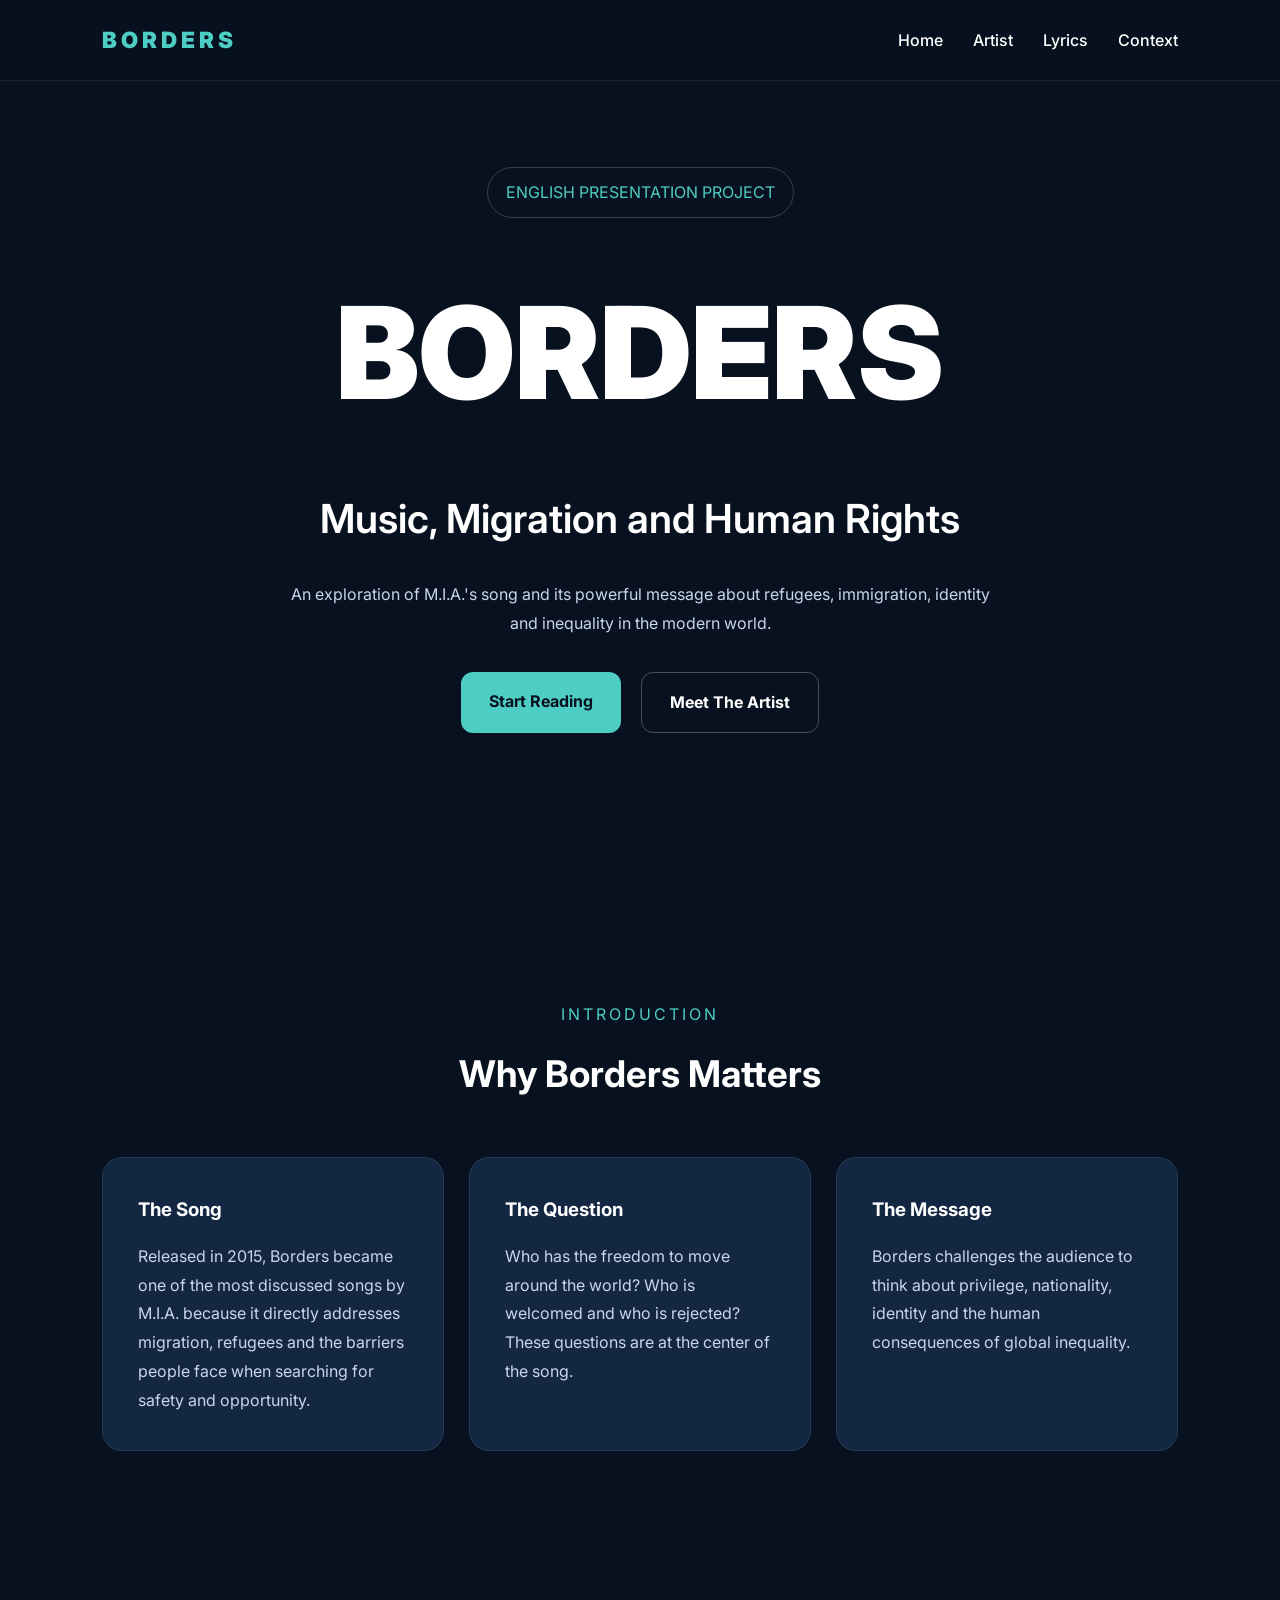
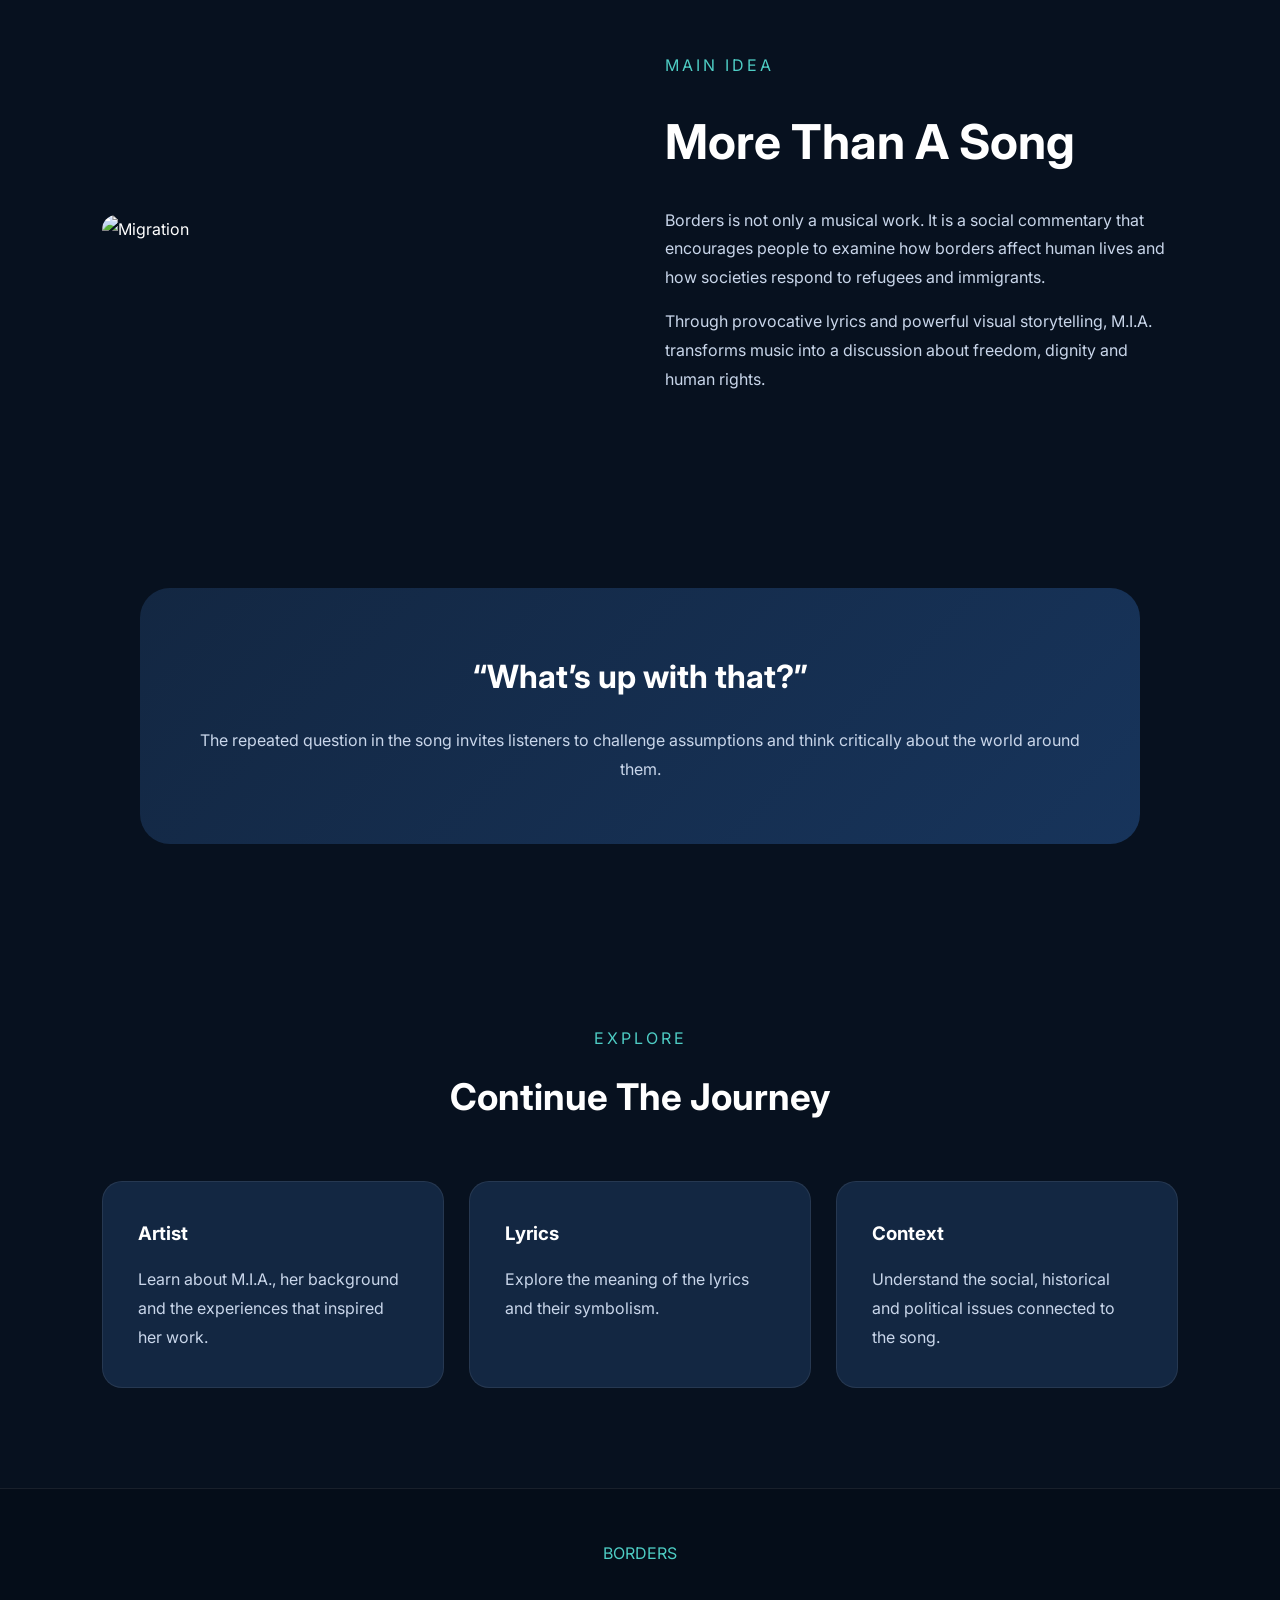
==== index.html @ 083febae "first commit" ====
<!DOCTYPE html>
<html lang="en">
<head>
    <meta charset="UTF-8">
    <meta name="viewport" content="width=device-width, initial-scale=1.0">
    <title>Borders | Understanding Migration Through Music</title>
    <link rel="stylesheet" href="style.css">
</head>
<body>

<header class="hero">

    <nav class="navbar">

        <div class="logo">
            BORDERS
        </div>

        <ul class="menu">
            <li><a href="#">Home</a></li>
            <li><a href="artista.html">Artist</a></li>
            <li><a href="letra.html">Lyrics</a></li>
            <li><a href="contexto.html">Context</a></li>
        </ul>

    </nav>

    <div class="hero-overlay"></div>

    <div class="hero-content">

        <span class="category">
            ENGLISH PRESENTATION PROJECT
        </span>

        <h1>
            BORDERS
        </h1>

        <h2>
            Music, Migration and Human Rights
        </h2>

        <p>
            An exploration of M.I.A.'s song and its powerful message about refugees,
            immigration, identity and inequality in the modern world.
        </p>

        <div class="hero-buttons">
            <a href="#intro" class="btn-primary">Start Reading</a>
            <a href="artista.html" class="btn-secondary">Meet The Artist</a>
        </div>

    </div>

</header>

<main>

<section id="intro" class="intro-section">

    <div class="section-title">
        <span>INTRODUCTION</span>
        <h2>Why Borders Matters</h2>
    </div>

    <div class="intro-grid">

        <div class="card">
            <h3>The Song</h3>
            <p>
                Released in 2015, Borders became one of the most discussed songs
                by M.I.A. because it directly addresses migration, refugees and
                the barriers people face when searching for safety and opportunity.
            </p>
        </div>

        <div class="card">
            <h3>The Question</h3>
            <p>
                Who has the freedom to move around the world?
                Who is welcomed and who is rejected?
                These questions are at the center of the song.
            </p>
        </div>

        <div class="card">
            <h3>The Message</h3>
            <p>
                Borders challenges the audience to think about privilege,
                nationality, identity and the human consequences of global
                inequality.
            </p>
        </div>

    </div>

</section>

<section class="highlight-section">

    <div class="highlight-image">
        <img src="https://images.unsplash.com/photo-1521295121783-8a321d551ad2?auto=format&fit=crop&w=1200&q=80" alt="Migration">
    </div>

    <div class="highlight-text">

        <span>MAIN IDEA</span>

        <h2>
            More Than A Song
        </h2>

        <p>
            Borders is not only a musical work.
            It is a social commentary that encourages people to examine
            how borders affect human lives and how societies respond
            to refugees and immigrants.
        </p>

        <p>
            Through provocative lyrics and powerful visual storytelling,
            M.I.A. transforms music into a discussion about freedom,
            dignity and human rights.
        </p>

    </div>

</section>

<section class="quote-section">

    <div class="quote-box">

        <h2>
            “What’s up with that?”
        </h2>

        <p>
            The repeated question in the song invites listeners
            to challenge assumptions and think critically about
            the world around them.
        </p>

    </div>

</section>

<section class="navigation-section">

    <div class="section-title">
        <span>EXPLORE</span>
        <h2>Continue The Journey</h2>
    </div>

    <div class="page-grid">

        <a href="artista.html" class="page-card">

            <h3>Artist</h3>

            <p>
                Learn about M.I.A., her background and the experiences
                that inspired her work.
            </p>

        </a>

        <a href="letra.html" class="page-card">

            <h3>Lyrics</h3>

            <p>
                Explore the meaning of the lyrics and their symbolism.
            </p>

        </a>

        <a href="contexto.html" class="page-card">

            <h3>Context</h3>

            <p>
                Understand the social, historical and political issues
                connected to the song.
            </p>

        </a>

    </div>

</section>

</main>

<footer>
<a href="#" class="footer-logo">
    BORDERS
</footer>

</body>
</html>
---- style.css ----
@import url('https://fonts.googleapis.com/css2?family=Inter:wght@300;400;500;600;700;800;900&display=swap');

:root{
    --bg:#07111f;
    --bg-light:#0f1d33;
    --card:#132742;
    --accent:#4ecdc4;
    --accent2:#6ea8fe;
    --text:#ffffff;
    --text-soft:#c9d6ea;
    --border:rgba(255,255,255,0.08);
}

*{
    margin:0;
    padding:0;
    box-sizing:border-box;
}

html{
    scroll-behavior:smooth;
}

body{
    font-family:'Inter',sans-serif;
    background:var(--bg);
    color:var(--text);
    line-height:1.8;
    overflow-x:hidden;
}

a{
    text-decoration:none;
    color:var(--accent);
}

img{
    width:100%;
    display:block;
}

.navbar{
    position:fixed;
    top:0;
    left:0;
    width:100%;
    z-index:1000;

    display:flex;
    justify-content:space-between;
    align-items:center;

    padding:20px 8%;

    background:rgba(7,17,31,0.92);
    backdrop-filter:blur(12px);
    border-bottom:1px solid var(--border);
}

.logo{
    font-size:1.4rem;
    font-weight:900;
    letter-spacing:4px;
    color:var(--accent);
}

.menu{
    display:flex;
    gap:30px;
    list-style:none;
}

.menu a{
    color:white;
    font-weight:500;
    transition:0.3s;
}

.menu a:hover{
    color:var(--accent);
}

.hero{
    min-height:100vh;
    background:
    linear-gradient(
        rgba(7,17,31,0.75),
        rgba(7,17,31,0.85)
    ),
    url("https://images.unsplash.com/photo-1500530855697-b586d89ba3ee?auto=format&fit=crop&w=1800&q=80");

    background-size:cover;
    background-position:center;

    display:flex;
    align-items:center;
    justify-content:center;
    text-align:center;
    position:relative;
}

.hero-content{
    width:90%;
    max-width:900px;
}

.category{
    display:inline-block;

    padding:10px 18px;

    border:1px solid rgba(255,255,255,.2);

    border-radius:50px;

    margin-bottom:20px;

    color:var(--accent);
}

.hero h1{
    font-size:clamp(4rem,10vw,8rem);
    font-weight:900;
    margin-bottom:15px;
}

.hero h2{
    font-size:clamp(1.4rem,4vw,2.5rem);
    font-weight:600;
    margin-bottom:25px;
}

.hero p{
    max-width:700px;
    margin:auto;
    color:var(--text-soft);
    margin-bottom:35px;
}

.hero-buttons{
    display:flex;
    gap:20px;
    justify-content:center;
    flex-wrap:wrap;
}

.btn-primary,
.btn-secondary{
    padding:15px 28px;
    border-radius:12px;
    transition:.3s;
    font-weight:700;
}

.btn-primary{
    background:var(--accent);
    color:#07111f;
}

.btn-secondary{
    border:1px solid rgba(255,255,255,.25);
    color:white;
}

.btn-primary:hover,
.btn-secondary:hover{
    transform:translateY(-4px);
}

.page-hero{
    padding-top:160px;
    padding-bottom:100px;

    text-align:center;

    background:
    linear-gradient(
        rgba(7,17,31,.9),
        rgba(7,17,31,.95)
    );
}

.page-title{
    width:90%;
    max-width:900px;
    margin:auto;
}

.page-title span{
    color:var(--accent);
    letter-spacing:3px;
}

.page-title h1{
    font-size:4rem;
    margin-top:15px;
    margin-bottom:20px;
}

.page-title p{
    color:var(--text-soft);
}

.section-title{
    text-align:center;
    margin-bottom:50px;
}

.section-title span{
    color:var(--accent);
    letter-spacing:3px;
}

.section-title h2{
    margin-top:12px;
    font-size:2.3rem;
}

.intro-section,
.navigation-section,
.content-section,
.highlight-section,
.stats-section,
.conclusion-section{
    padding:100px 8%;
}

.intro-grid{
    display:grid;
    grid-template-columns:repeat(auto-fit,minmax(280px,1fr));
    gap:25px;
}

.card{
    background:var(--card);
    padding:35px;
    border-radius:20px;
    border:1px solid var(--border);
    transition:.3s;
}

.card:hover{
    transform:translateY(-8px);
}

.card h3{
    margin-bottom:15px;
}

.card p{
    color:var(--text-soft);
}

.highlight-section{
    display:grid;
    grid-template-columns:1fr 1fr;
    gap:50px;
    align-items:center;
}

.highlight-image img{
    border-radius:24px;
}

.highlight-text span{
    color:var(--accent);
    letter-spacing:3px;
}

.highlight-text h2{
    font-size:3rem;
    margin:20px 0;
}

.highlight-text p{
    color:var(--text-soft);
    margin-bottom:15px;
}

.quote-section{
    padding:80px 8%;
}

.quote-box{
    max-width:1000px;
    margin:auto;

    background:linear-gradient(
        135deg,
        var(--card),
        #17345b
    );

    border-radius:30px;
    padding:60px;
    text-align:center;
}

.quote-box h2{
    font-size:2rem;
    margin-bottom:20px;
}

.quote-box p{
    color:var(--text-soft);
}

.page-grid{
    display:grid;
    grid-template-columns:repeat(auto-fit,minmax(280px,1fr));
    gap:25px;
}

.page-card{
    background:var(--card);
    border-radius:20px;
    padding:35px;
    border:1px solid var(--border);
    color:white;
    transition:.3s;
}

.page-card:hover{
    transform:translateY(-8px);
}

.page-card h3{
    margin-bottom:15px;
}

.page-card p{
    color:var(--text-soft);
}

.content-card{
    max-width:1100px;
    margin:auto;

    background:var(--card);

    border:1px solid var(--border);

    border-radius:24px;

    padding:45px;
}

.content-card p{
    color:var(--text-soft);
    margin-bottom:18px;
}

.content-card p:last-child{
    margin-bottom:0;
}

.analysis-grid{
    padding:100px 8%;

    display:grid;

    grid-template-columns:repeat(auto-fit,minmax(220px,1fr));

    gap:25px;
}

.analysis-box{
    background:var(--card);
    border-radius:20px;
    padding:30px;
    text-align:center;
    border:1px solid var(--border);
}

.analysis-box h3{
    margin-bottom:10px;
    color:var(--accent);
}

.analysis-box p{
    color:var(--text-soft);
}

.stats-section{
    display:grid;
    grid-template-columns:repeat(auto-fit,minmax(250px,1fr));
    gap:25px;
}

.stat-box{
    background:var(--card);
    padding:35px;
    border-radius:20px;
    border:1px solid var(--border);
    text-align:center;
}

.stat-box h3{
    color:var(--accent);
    margin-bottom:10px;
}

.stat-box p{
    color:var(--text-soft);
}

.conclusion-card{
    max-width:1000px;
    margin:auto;
    background:linear-gradient(
        135deg,
        var(--card),
        #17345b
    );

    padding:60px;
    border-radius:30px;
    text-align:center;
}

.conclusion-card span{
    color:var(--accent);
    letter-spacing:3px;
}

.conclusion-card h2{
    font-size:2.5rem;
    margin:20px 0;
}

.conclusion-card p{
    color:var(--text-soft);
    margin-bottom:15px;
}

footer{
    padding:50px 8%;
    text-align:center;
    border-top:1px solid var(--border);
    background:#050d19;
}

footer h3{
    margin-bottom:10px;
}

footer p{
    color:var(--text-soft);
}

::-webkit-scrollbar{
    width:10px;
}

::-webkit-scrollbar-thumb{
    background:var(--accent);
    border-radius:20px;
}

@media(max-width:900px){

    .highlight-section{
        grid-template-columns:1fr;
    }

    .page-title h1{
        font-size:2.8rem;
    }

    .hero h1{
        font-size:4rem;
    }

    .menu{
        gap:15px;
    }

}

@media(max-width:700px){

    .navbar{
        flex-direction:column;
        gap:15px;
    }

    .menu{
        flex-wrap:wrap;
        justify-content:center;
    }

    .content-card,
    .quote-box,
    .conclusion-card{
        padding:30px;
    }

}
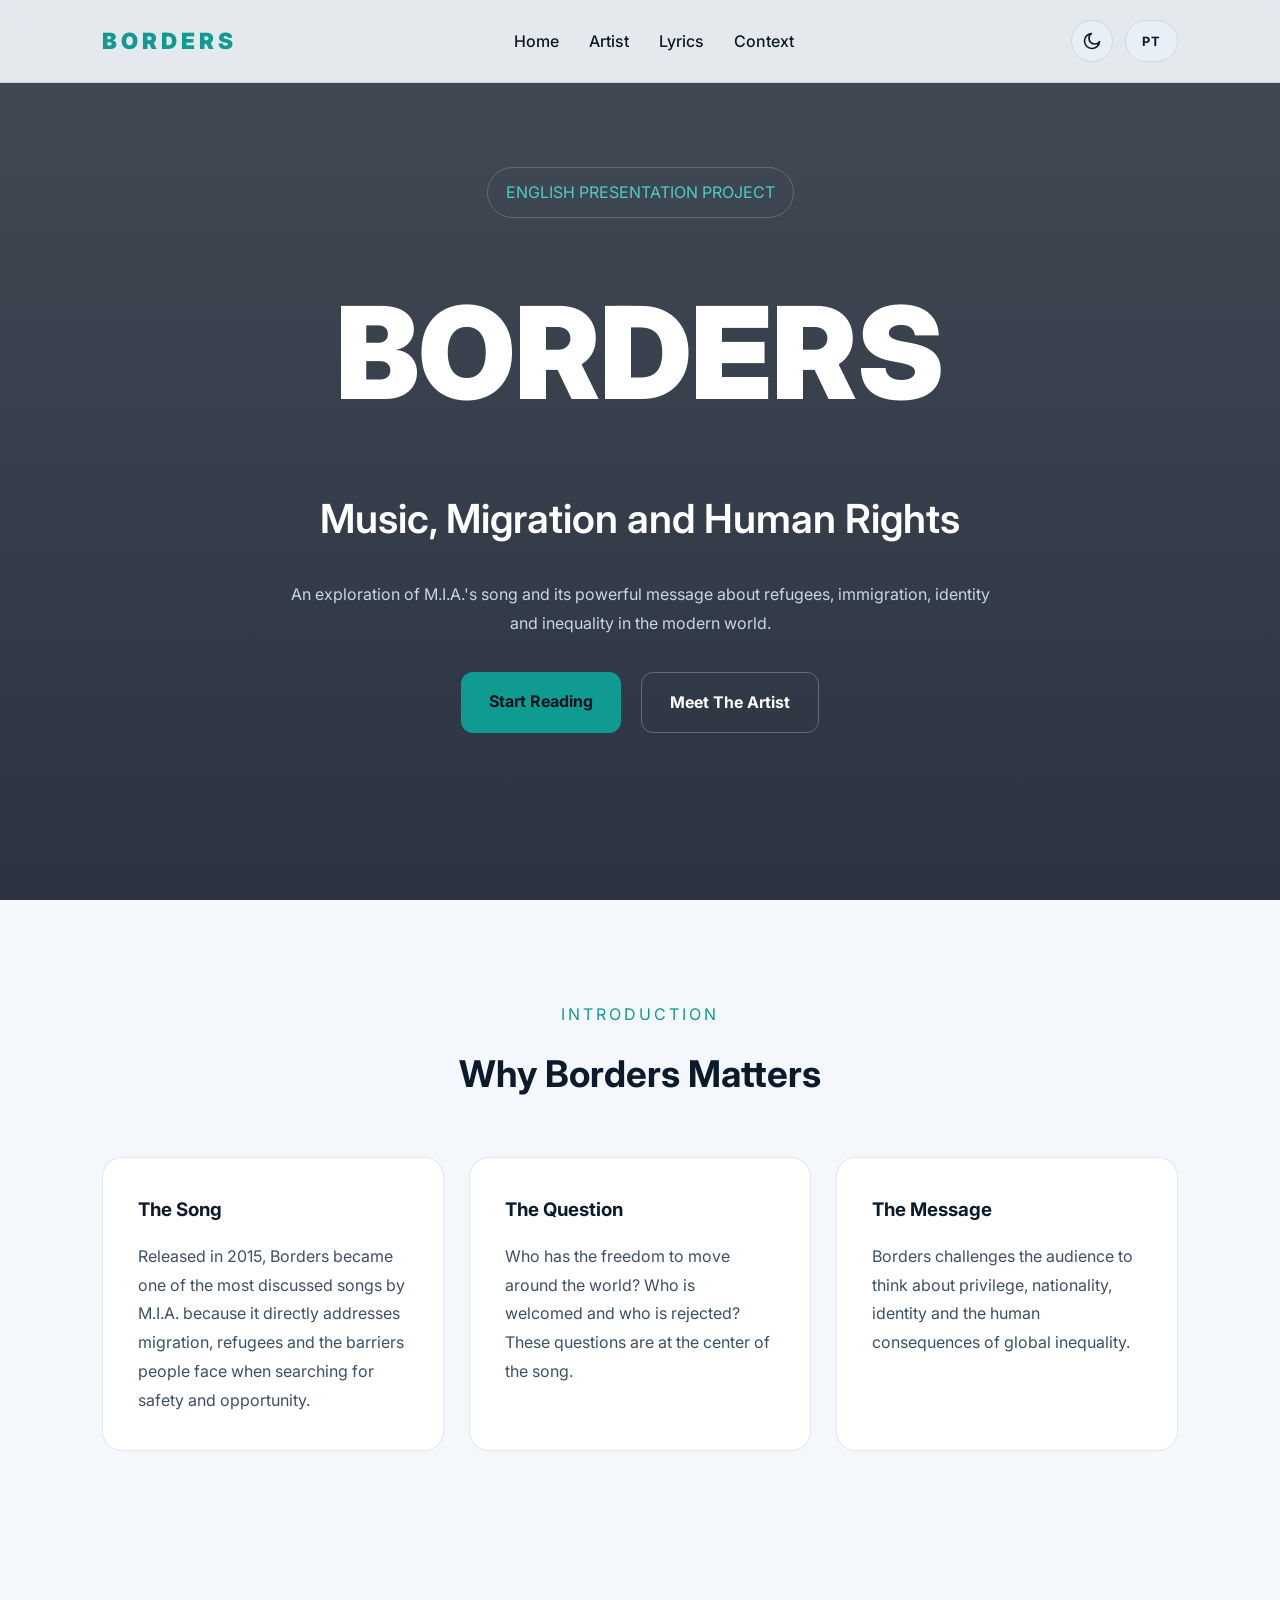
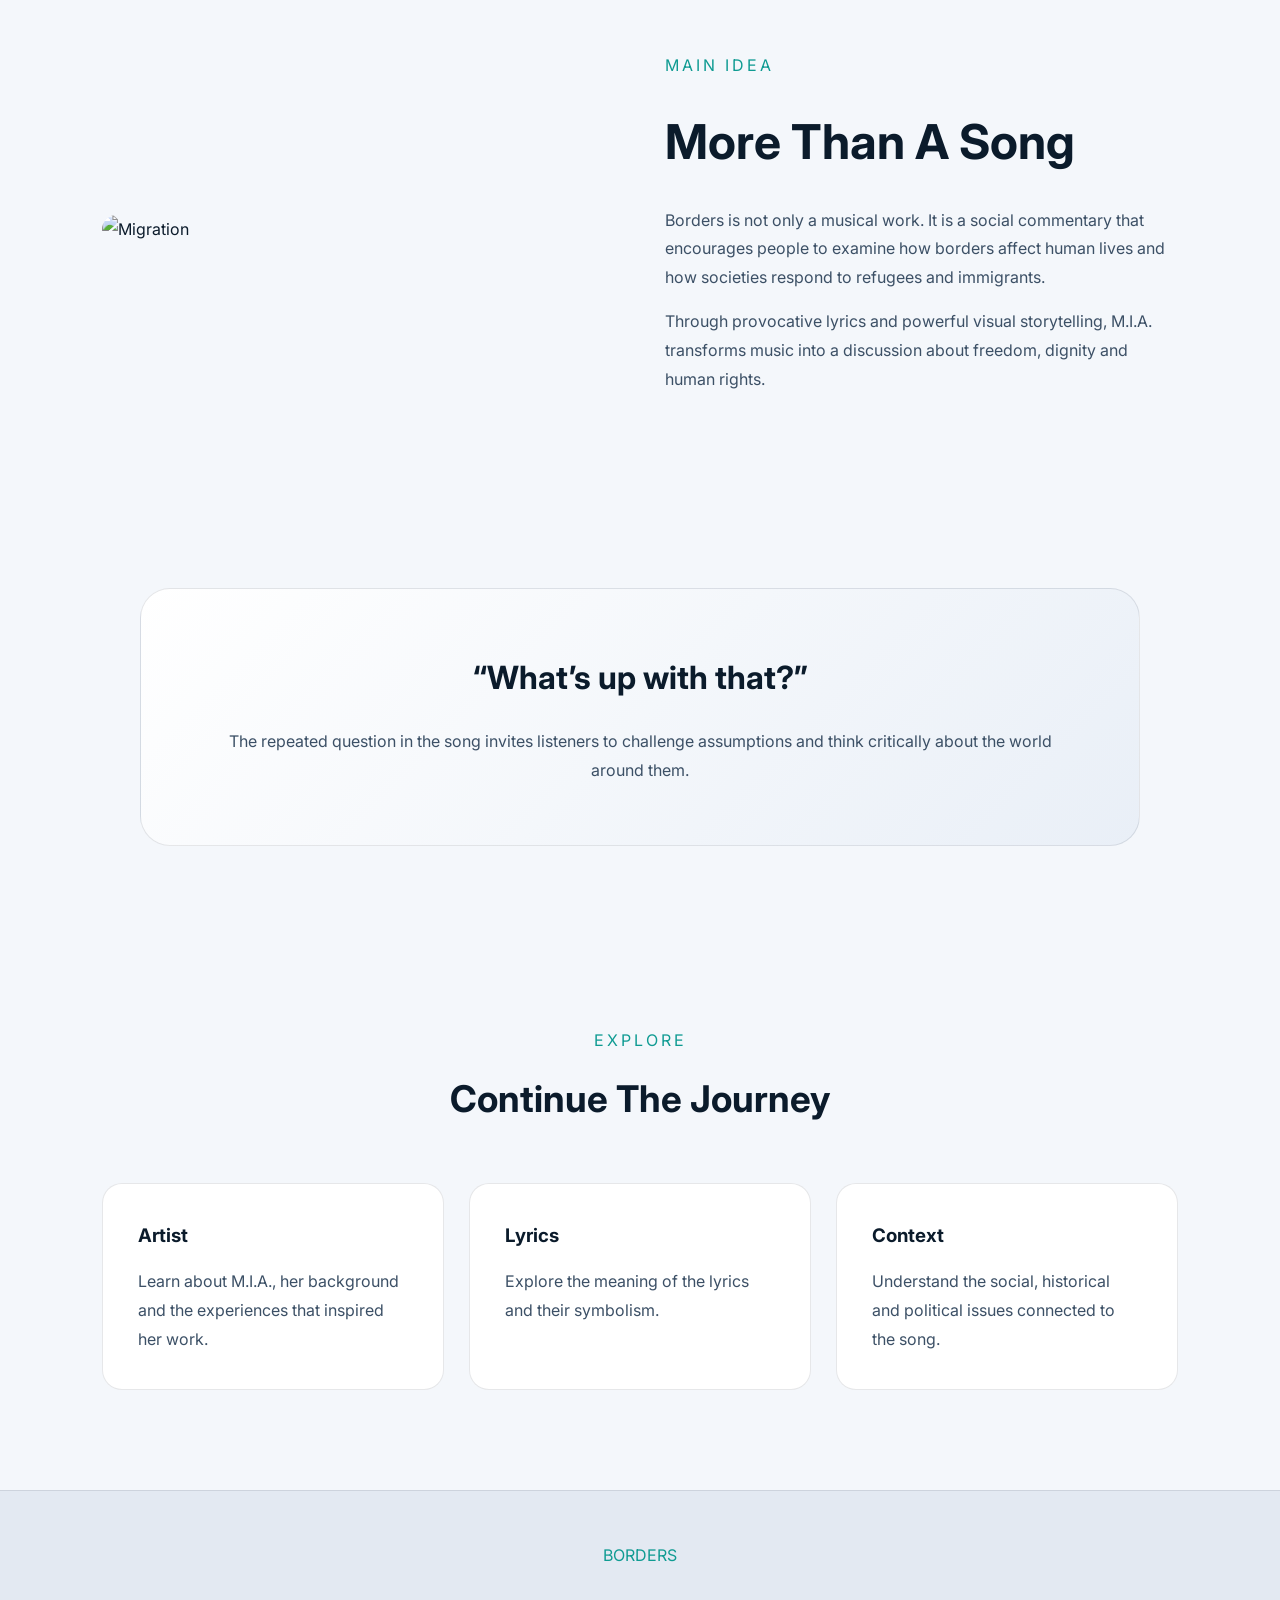
==== commit a4887a29: "adiciona modo claro e botão de tradução" ====
--- a/index.html
+++ b/index.html
@@ -4,7 +4,7 @@
 <head>
     <meta charset="UTF-8">
     <meta name="viewport" content="width=device-width, initial-scale=1.0">
-    <title>Borders | Understanding Migration Through Music</title>
+    <title data-pt="Borders | Entendendo a Migração Através da Música">Borders | Understanding Migration Through Music</title>
     <link rel="stylesheet" href="style.css">
 </head>
 <body>
@@ -18,19 +18,30 @@
         </div>
 
         <ul class="menu">
-            <li><a href="#">Home</a></li>
-            <li><a href="artista.html">Artist</a></li>
-            <li><a href="letra.html">Lyrics</a></li>
-            <li><a href="contexto.html">Context</a></li>
+            <li><a href="#" data-pt="Início">Home</a></li>
+            <li><a href="artista.html" data-pt="Artista">Artist</a></li>
+            <li><a href="letra.html" data-pt="Letra">Lyrics</a></li>
+            <li><a href="contexto.html" data-pt="Contexto">Context</a></li>
         </ul>
 
+        <div class="nav-actions">
+
+            <button class="nav-btn" id="theme-toggle" aria-label="Switch to light mode">
+                <svg class="theme-icon-sun" viewBox="0 0 24 24" fill="none" stroke-width="2" stroke-linecap="round" stroke-linejoin="round"><circle cx="12" cy="12" r="4"></circle><path d="M12 2v2M12 20v2M4.93 4.93l1.41 1.41M17.66 17.66l1.41 1.41M2 12h2M20 12h2M4.93 19.07l1.41-1.41M17.66 6.34l1.41-1.41"></path></svg>
+                <svg class="theme-icon-moon" viewBox="0 0 24 24" fill="none" stroke-width="2" stroke-linecap="round" stroke-linejoin="round"><path d="M21 12.79A9 9 0 1111.21 3a7 7 0 109.79 9.79z"></path></svg>
+            </button>
+
+            <button class="nav-btn lang-btn" id="lang-toggle" aria-label="Mudar para português">PT</button>
+
+        </div>
+
     </nav>
 
     <div class="hero-overlay"></div>
 
     <div class="hero-content">
 
-        <span class="category">
+        <span class="category" data-pt="PROJETO DE APRESENTAÇÃO DE INGLÊS">
             ENGLISH PRESENTATION PROJECT
         </span>
 
@@ -38,18 +49,18 @@
             BORDERS
         </h1>
 
-        <h2>
+        <h2 data-pt="Música, Migração e Direitos Humanos">
             Music, Migration and Human Rights
         </h2>
 
-        <p>
+        <p data-pt="Uma exploração da música de M.I.A. e sua poderosa mensagem sobre refugiados, imigração, identidade e desigualdade no mundo moderno.">
             An exploration of M.I.A.'s song and its powerful message about refugees,
             immigration, identity and inequality in the modern world.
         </p>
 
         <div class="hero-buttons">
-            <a href="#intro" class="btn-primary">Start Reading</a>
-            <a href="artista.html" class="btn-secondary">Meet The Artist</a>
+            <a href="#intro" class="btn-primary" data-pt="Começar a Ler">Start Reading</a>
+            <a href="artista.html" class="btn-secondary" data-pt="Conheça a Artista">Meet The Artist</a>
         </div>
 
     </div>
@@ -61,15 +72,15 @@
 <section id="intro" class="intro-section">
 
     <div class="section-title">
-        <span>INTRODUCTION</span>
-        <h2>Why Borders Matters</h2>
+        <span data-pt="INTRODUÇÃO">INTRODUCTION</span>
+        <h2 data-pt="Por Que Borders É Importante">Why Borders Matters</h2>
     </div>
 
     <div class="intro-grid">
 
         <div class="card">
-            <h3>The Song</h3>
-            <p>
+            <h3 data-pt="A Música">The Song</h3>
+            <p data-pt="Lançada em 2015, Borders se tornou uma das músicas mais comentadas de M.I.A. por abordar diretamente a migração, os refugiados e as barreiras que as pessoas enfrentam ao buscar segurança e oportunidades.">
                 Released in 2015, Borders became one of the most discussed songs
                 by M.I.A. because it directly addresses migration, refugees and
                 the barriers people face when searching for safety and opportunity.
@@ -77,8 +88,8 @@
         </div>
 
         <div class="card">
-            <h3>The Question</h3>
-            <p>
+            <h3 data-pt="A Pergunta">The Question</h3>
+            <p data-pt="Quem tem a liberdade de se mover pelo mundo? Quem é bem-vindo e quem é rejeitado? Essas perguntas estão no centro da música.">
                 Who has the freedom to move around the world?
                 Who is welcomed and who is rejected?
                 These questions are at the center of the song.
@@ -86,8 +97,8 @@
         </div>
 
         <div class="card">
-            <h3>The Message</h3>
-            <p>
+            <h3 data-pt="A Mensagem">The Message</h3>
+            <p data-pt="Borders desafia o público a pensar sobre privilégio, nacionalidade, identidade e as consequências humanas da desigualdade global.">
                 Borders challenges the audience to think about privilege,
                 nationality, identity and the human consequences of global
                 inequality.
@@ -106,20 +117,20 @@
 
     <div class="highlight-text">
 
-        <span>MAIN IDEA</span>
-
-        <h2>
+        <span data-pt="IDEIA PRINCIPAL">MAIN IDEA</span>
+
+        <h2 data-pt="Mais Que Uma Música">
             More Than A Song
         </h2>
 
-        <p>
+        <p data-pt="Borders não é apenas uma obra musical. É um comentário social que incentiva as pessoas a examinar como as fronteiras afetam vidas humanas e como as sociedades respondem a refugiados e imigrantes.">
             Borders is not only a musical work.
             It is a social commentary that encourages people to examine
             how borders affect human lives and how societies respond
             to refugees and immigrants.
         </p>
 
-        <p>
+        <p data-pt="Por meio de letras provocativas e uma narrativa visual poderosa, M.I.A. transforma a música em uma discussão sobre liberdade, dignidade e direitos humanos.">
             Through provocative lyrics and powerful visual storytelling,
             M.I.A. transforms music into a discussion about freedom,
             dignity and human rights.
@@ -133,11 +144,11 @@
 
     <div class="quote-box">
 
-        <h2>
+        <h2 data-pt="“O que há de errado com isso?”">
             “What’s up with that?”
         </h2>
 
-        <p>
+        <p data-pt="A pergunta repetida na música convida os ouvintes a questionar suposições e pensar criticamente sobre o mundo ao seu redor.">
             The repeated question in the song invites listeners
             to challenge assumptions and think critically about
             the world around them.
@@ -150,17 +161,17 @@
 <section class="navigation-section">
 
     <div class="section-title">
-        <span>EXPLORE</span>
-        <h2>Continue The Journey</h2>
+        <span data-pt="EXPLORAR">EXPLORE</span>
+        <h2 data-pt="Continue A Jornada">Continue The Journey</h2>
     </div>
 
     <div class="page-grid">
 
         <a href="artista.html" class="page-card">
 
-            <h3>Artist</h3>
-
-            <p>
+            <h3 data-pt="Artista">Artist</h3>
+
+            <p data-pt="Conheça M.I.A., sua história e as experiências que inspiraram seu trabalho.">
                 Learn about M.I.A., her background and the experiences
                 that inspired her work.
             </p>
@@ -169,9 +180,9 @@
 
         <a href="letra.html" class="page-card">
 
-            <h3>Lyrics</h3>
-
-            <p>
+            <h3 data-pt="Letra">Lyrics</h3>
+
+            <p data-pt="Explore o significado da letra e seu simbolismo.">
                 Explore the meaning of the lyrics and their symbolism.
             </p>
 
@@ -179,9 +190,9 @@
 
         <a href="contexto.html" class="page-card">
 
-            <h3>Context</h3>
-
-            <p>
+            <h3 data-pt="Contexto">Context</h3>
+
+            <p data-pt="Entenda as questões sociais, históricas e políticas relacionadas à música.">
                 Understand the social, historical and political issues
                 connected to the song.
             </p>
@@ -197,7 +208,10 @@
 <footer>
 <a href="#" class="footer-logo">
     BORDERS
+</a>
 </footer>
 
+<script src="script.js"></script>
+
 </body>
-</html>+</html>
--- a/style.css
+++ b/style.css
@@ -9,6 +9,22 @@
     --text:#ffffff;
     --text-soft:#c9d6ea;
     --border:rgba(255,255,255,0.08);
+    --footer-bg:#050d19;
+    --hero-text:#ffffff;
+    --hero-text-soft:#c9d6ea;
+    --hero-accent:#4ecdc4;
+}
+
+:root[data-theme="light"]{
+    --bg:#f4f7fb;
+    --bg-light:#e9eff7;
+    --card:#ffffff;
+    --accent:#0f9b92;
+    --accent2:#2f6fd6;
+    --text:#0b1b2b;
+    --text-soft:#3c5066;
+    --border:rgba(11,27,43,0.1);
+    --footer-bg:#e3e9f2;
 }
 
 *{
@@ -27,6 +43,7 @@
     color:var(--text);
     line-height:1.8;
     overflow-x:hidden;
+    transition:background .4s ease,color .4s ease;
 }
 
 a{
@@ -55,6 +72,64 @@
     background:rgba(7,17,31,0.92);
     backdrop-filter:blur(12px);
     border-bottom:1px solid var(--border);
+    transition:background .4s ease,border-color .4s ease;
+}
+
+:root[data-theme="light"] .navbar{
+    background:rgba(244,247,251,0.92);
+}
+
+.nav-actions{
+    display:flex;
+    align-items:center;
+    gap:12px;
+}
+
+.nav-btn{
+    display:flex;
+    align-items:center;
+    justify-content:center;
+    width:42px;
+    height:42px;
+    border-radius:50%;
+    border:1px solid var(--border);
+    background:var(--bg-light);
+    color:var(--text);
+    cursor:pointer;
+    transition:.3s;
+    font-family:'Inter',sans-serif;
+}
+
+.nav-btn:hover{
+    transform:translateY(-3px);
+    border-color:var(--accent);
+}
+
+.nav-btn svg{
+    width:20px;
+    height:20px;
+    stroke:var(--text);
+}
+
+.lang-btn{
+    width:auto;
+    padding:0 16px;
+    border-radius:50px;
+    font-size:.8rem;
+    font-weight:700;
+    letter-spacing:1px;
+}
+
+.theme-icon-moon{
+    display:none;
+}
+
+:root[data-theme="light"] .theme-icon-sun{
+    display:none;
+}
+
+:root[data-theme="light"] .theme-icon-moon{
+    display:block;
 }
 
 .logo{
@@ -71,7 +146,7 @@
 }
 
 .menu a{
-    color:white;
+    color:var(--text);
     font-weight:500;
     transition:0.3s;
 }
@@ -115,25 +190,27 @@
 
     margin-bottom:20px;
 
-    color:var(--accent);
+    color:var(--hero-accent);
 }
 
 .hero h1{
     font-size:clamp(4rem,10vw,8rem);
     font-weight:900;
     margin-bottom:15px;
+    color:var(--hero-text);
 }
 
 .hero h2{
     font-size:clamp(1.4rem,4vw,2.5rem);
     font-weight:600;
     margin-bottom:25px;
+    color:var(--hero-text);
 }
 
 .hero p{
     max-width:700px;
     margin:auto;
-    color:var(--text-soft);
+    color:var(--hero-text-soft);
     margin-bottom:35px;
 }
 
@@ -187,7 +264,7 @@
 }
 
 .page-title span{
-    color:var(--accent);
+    color:var(--hero-accent);
     letter-spacing:3px;
 }
 
@@ -195,10 +272,11 @@
     font-size:4rem;
     margin-top:15px;
     margin-bottom:20px;
+    color:var(--hero-text);
 }
 
 .page-title p{
-    color:var(--text-soft);
+    color:var(--hero-text-soft);
 }
 
 .section-title{
@@ -288,8 +366,10 @@
     background:linear-gradient(
         135deg,
         var(--card),
-        #17345b
+        var(--bg-light)
     );
+
+    border:1px solid var(--border);
 
     border-radius:30px;
     padding:60px;
@@ -316,7 +396,7 @@
     border-radius:20px;
     padding:35px;
     border:1px solid var(--border);
-    color:white;
+    color:var(--text);
     transition:.3s;
 }
 
@@ -410,8 +490,10 @@
     background:linear-gradient(
         135deg,
         var(--card),
-        #17345b
+        var(--bg-light)
     );
+
+    border:1px solid var(--border);
 
     padding:60px;
     border-radius:30px;
@@ -437,7 +519,7 @@
     padding:50px 8%;
     text-align:center;
     border-top:1px solid var(--border);
-    background:#050d19;
+    background:var(--footer-bg);
 }
 
 footer h3{
@@ -495,4 +577,95 @@
         padding:30px;
     }
 
+}
+.card,
+.content-card,
+.page-card,
+.analysis-box,
+.stat-box,
+.quote-box,
+.conclusion-card,
+footer,
+.hero-overlay,
+.hero,
+.page-hero{
+    transition:background .4s ease,border-color .4s ease,color .4s ease;
+}
+
+.reveal{
+    opacity:0;
+    transform:translateY(40px);
+    transition:opacity .8s ease,transform .8s ease;
+}
+
+.reveal.is-visible{
+    opacity:1;
+    transform:translateY(0);
+}
+
+.reveal-fade{
+    opacity:0;
+    transition:opacity 1s ease;
+}
+
+.reveal-fade.is-visible{
+    opacity:1;
+}
+
+.hero-content > *{
+    opacity:0;
+    transform:translateY(30px);
+    animation:heroRise .9s ease forwards;
+}
+
+.hero-content > .category{animation-delay:.1s;}
+.hero-content > h1{animation-delay:.25s;}
+.hero-content > h2{animation-delay:.4s;}
+.hero-content > p{animation-delay:.55s;}
+.hero-content > .hero-buttons{animation-delay:.7s;}
+
+@keyframes heroRise{
+    to{
+        opacity:1;
+        transform:translateY(0);
+    }
+}
+
+.page-title > *{
+    opacity:0;
+    transform:translateY(24px);
+    animation:heroRise .8s ease forwards;
+}
+
+.page-title > span{animation-delay:.1s;}
+.page-title > h1{animation-delay:.25s;}
+.page-title > p{animation-delay:.4s;}
+
+@media(prefers-reduced-motion:reduce){
+    .hero-content > *,
+    .page-title > *{
+        animation:none;
+        opacity:1;
+        transform:none;
+    }
+
+    .reveal,
+    .reveal-fade{
+        opacity:1;
+        transform:none;
+        transition:none;
+    }
+}
+
+@media(max-width:700px){
+
+    .nav-actions{
+        gap:8px;
+    }
+
+    .nav-btn{
+        width:38px;
+        height:38px;
+    }
+
 }
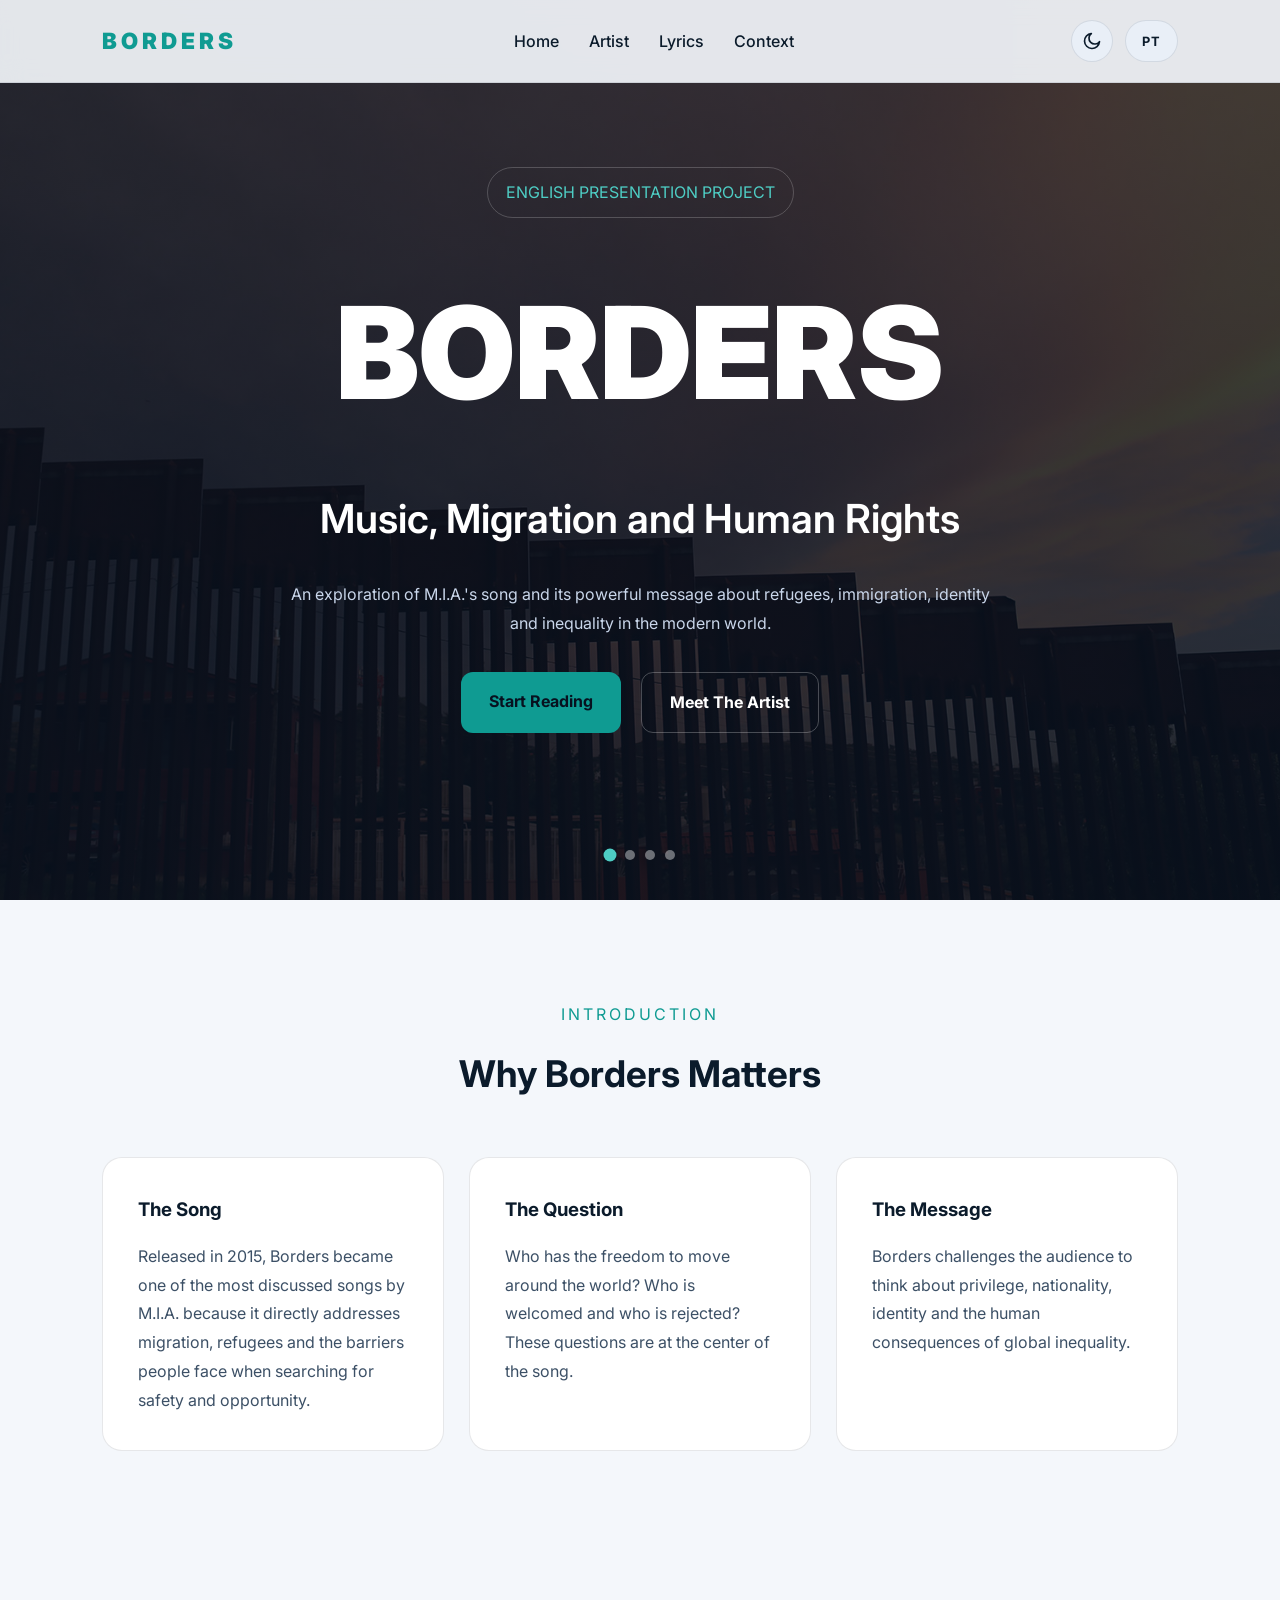
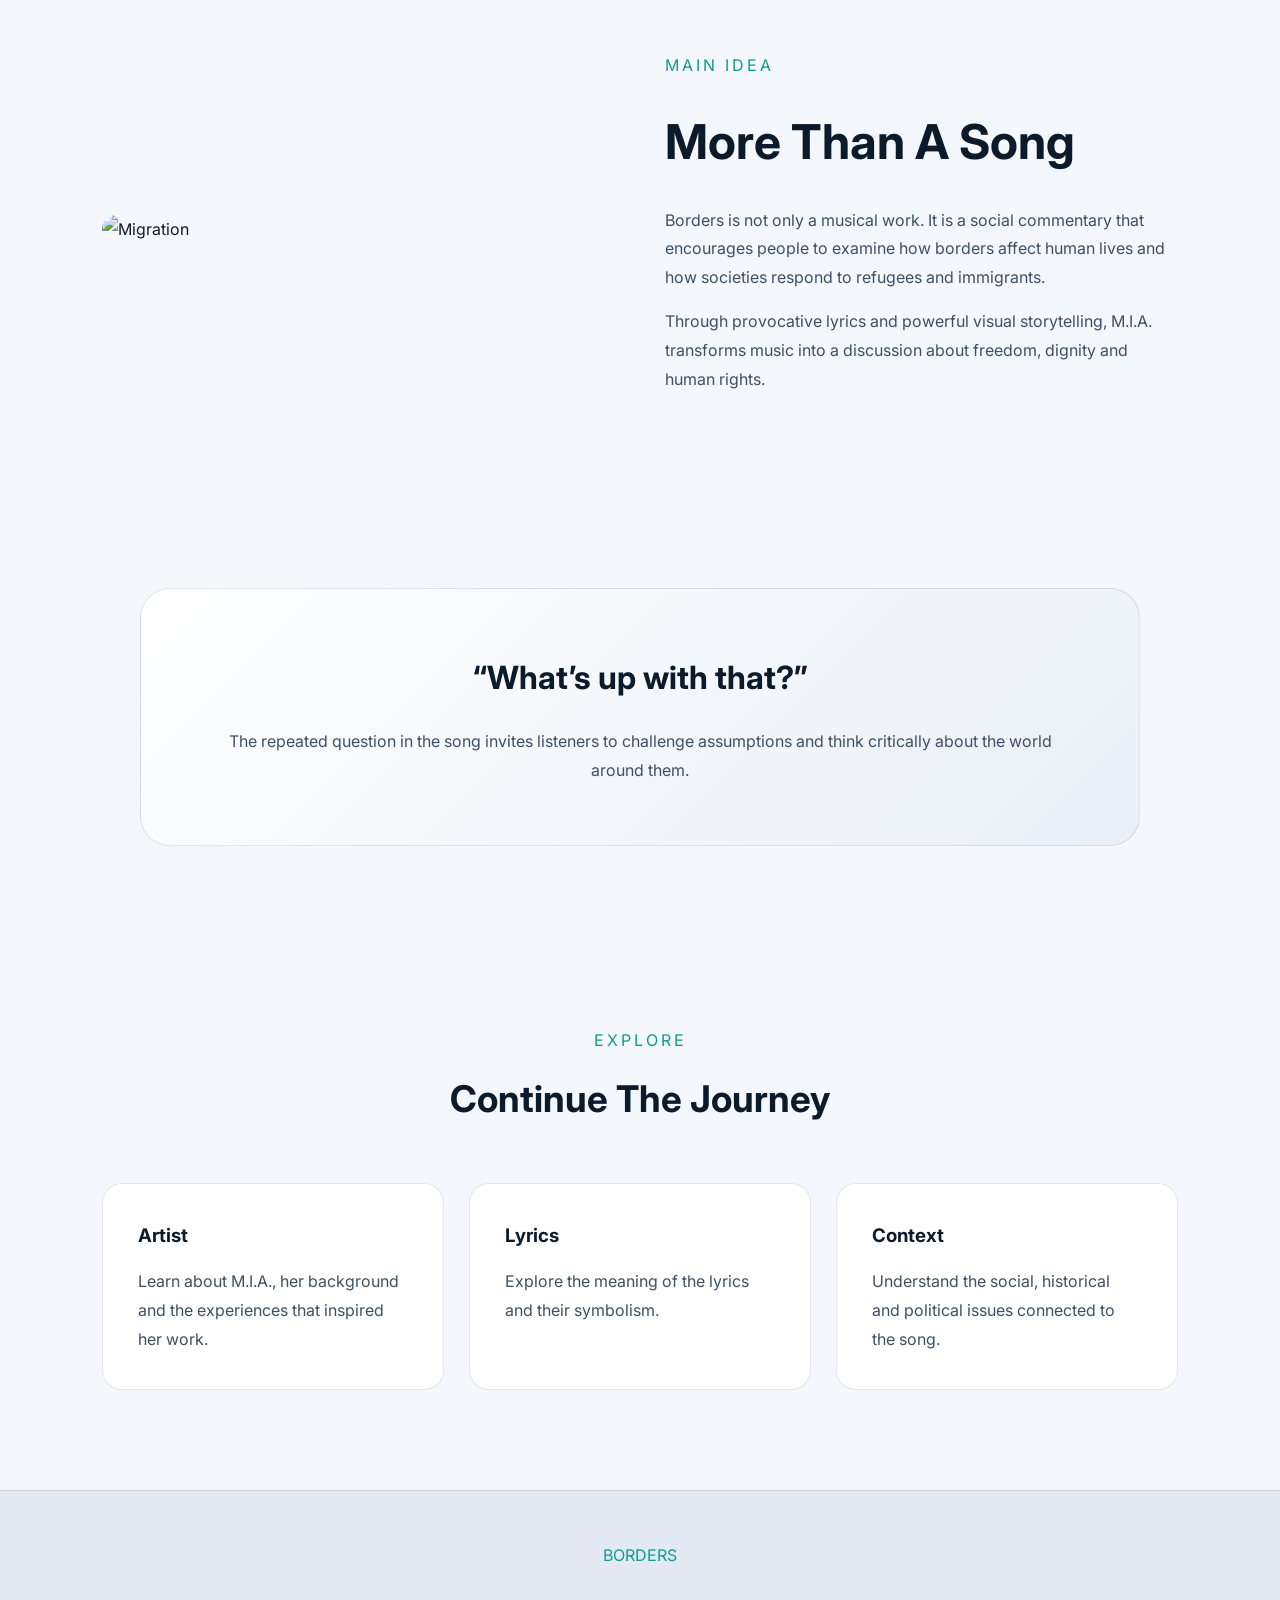
==== commit d3c97fc9: "adiciona imagens e carrossel na pagina inicial" ====
--- a/index.html
+++ b/index.html
@@ -37,6 +37,13 @@
 
     </nav>
 
+    <div class="hero-slides">
+        <div class="hero-slide is-active" style="background-image:url('img/28-border-wall.jpg')"></div>
+        <div class="hero-slide" style="background-image:url('img/Border_USA_Mexico.jpg')"></div>
+        <div class="hero-slide" style="background-image:url('img/pngtree-mexican-border-fence-squats-down-at-sunset-picture-image_2655631.png')"></div>
+        <div class="hero-slide" style="background-image:url('img/pexels-photo-29655765.jpg')"></div>
+    </div>
+
     <div class="hero-overlay"></div>
 
     <div class="hero-content">
@@ -63,6 +70,13 @@
             <a href="artista.html" class="btn-secondary" data-pt="Conheça a Artista">Meet The Artist</a>
         </div>
 
+    </div>
+
+    <div class="hero-dots">
+        <button class="hero-dot is-active" aria-label="Slide 1"></button>
+        <button class="hero-dot" aria-label="Slide 2"></button>
+        <button class="hero-dot" aria-label="Slide 3"></button>
+        <button class="hero-dot" aria-label="Slide 4"></button>
     </div>
 
 </header>
--- a/style.css
+++ b/style.css
@@ -157,24 +157,73 @@
 
 .hero{
     min-height:100vh;
-    background:
-    linear-gradient(
-        rgba(7,17,31,0.75),
-        rgba(7,17,31,0.85)
-    ),
-    url("https://images.unsplash.com/photo-1500530855697-b586d89ba3ee?auto=format&fit=crop&w=1800&q=80");
-
-    background-size:cover;
-    background-position:center;
+    position:relative;
+    overflow:hidden;
 
     display:flex;
     align-items:center;
     justify-content:center;
     text-align:center;
+}
+
+.hero-slides{
+    position:absolute;
+    inset:0;
+    z-index:0;
+}
+
+.hero-slide{
+    position:absolute;
+    inset:0;
+    background-size:cover;
+    background-position:center;
+    opacity:0;
+    transition:opacity 1.6s ease;
+}
+
+.hero-slide.is-active{
+    opacity:1;
+}
+
+.hero-overlay{
+    position:absolute;
+    inset:0;
+    z-index:1;
+    background:linear-gradient(
+        rgba(7,17,31,0.75),
+        rgba(7,17,31,0.85)
+    );
+}
+
+.hero-dots{
+    position:absolute;
+    bottom:40px;
+    left:50%;
+    transform:translateX(-50%);
+    z-index:2;
+    display:flex;
+    gap:10px;
+}
+
+.hero-dot{
+    width:10px;
+    height:10px;
+    padding:0;
+    border:none;
+    border-radius:50%;
+    background:rgba(255,255,255,.4);
+    cursor:pointer;
+    transition:.3s;
+}
+
+.hero-dot.is-active{
+    background:var(--hero-accent);
+    transform:scale(1.3);
+}
+
+.hero-content{
     position:relative;
-}
-
-.hero-content{
+    z-index:2;
     width:90%;
     max-width:900px;
 }
@@ -249,12 +298,8 @@
     padding-bottom:100px;
 
     text-align:center;
-
-    background:
-    linear-gradient(
-        rgba(7,17,31,.9),
-        rgba(7,17,31,.95)
-    );
+    background-size:cover;
+    background-position:center;
 }
 
 .page-title{
@@ -668,4 +713,8 @@
         height:38px;
     }
 
+    .hero-dots{
+        bottom:20px;
+    }
+
 }
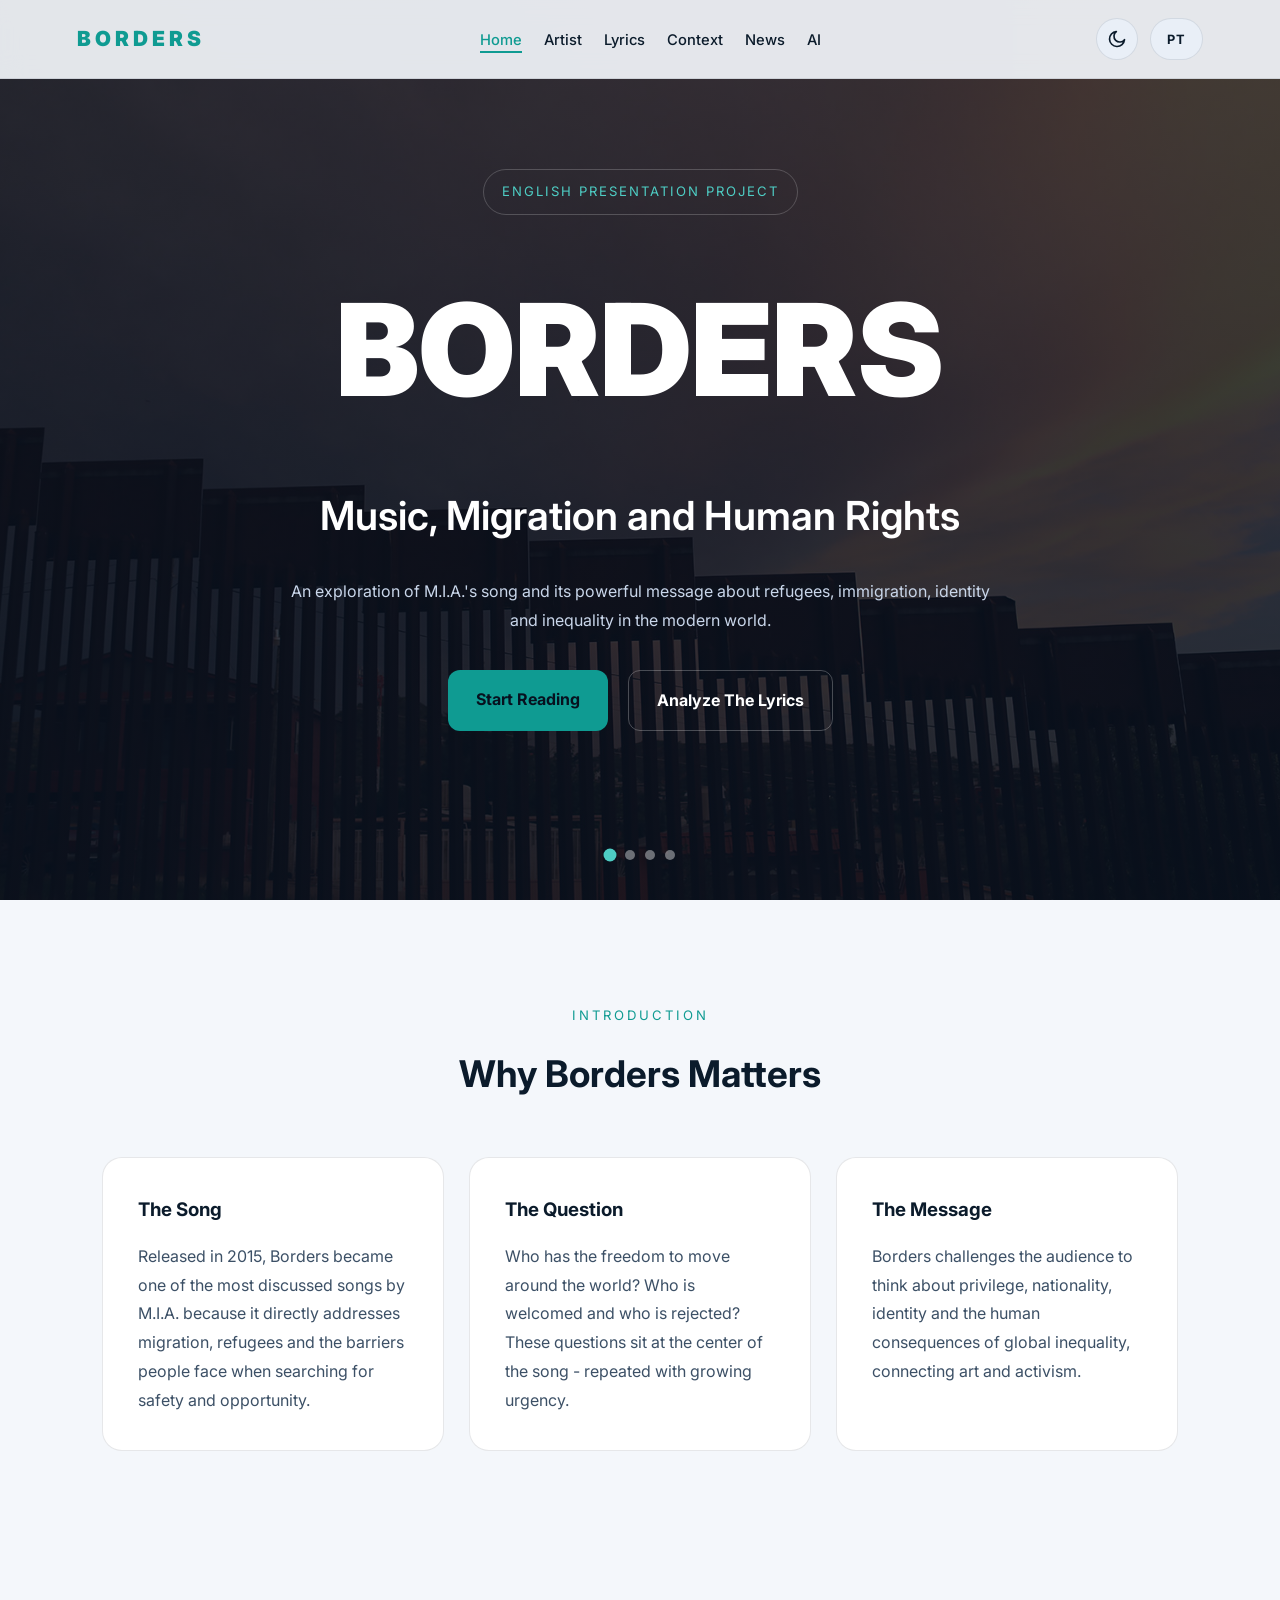
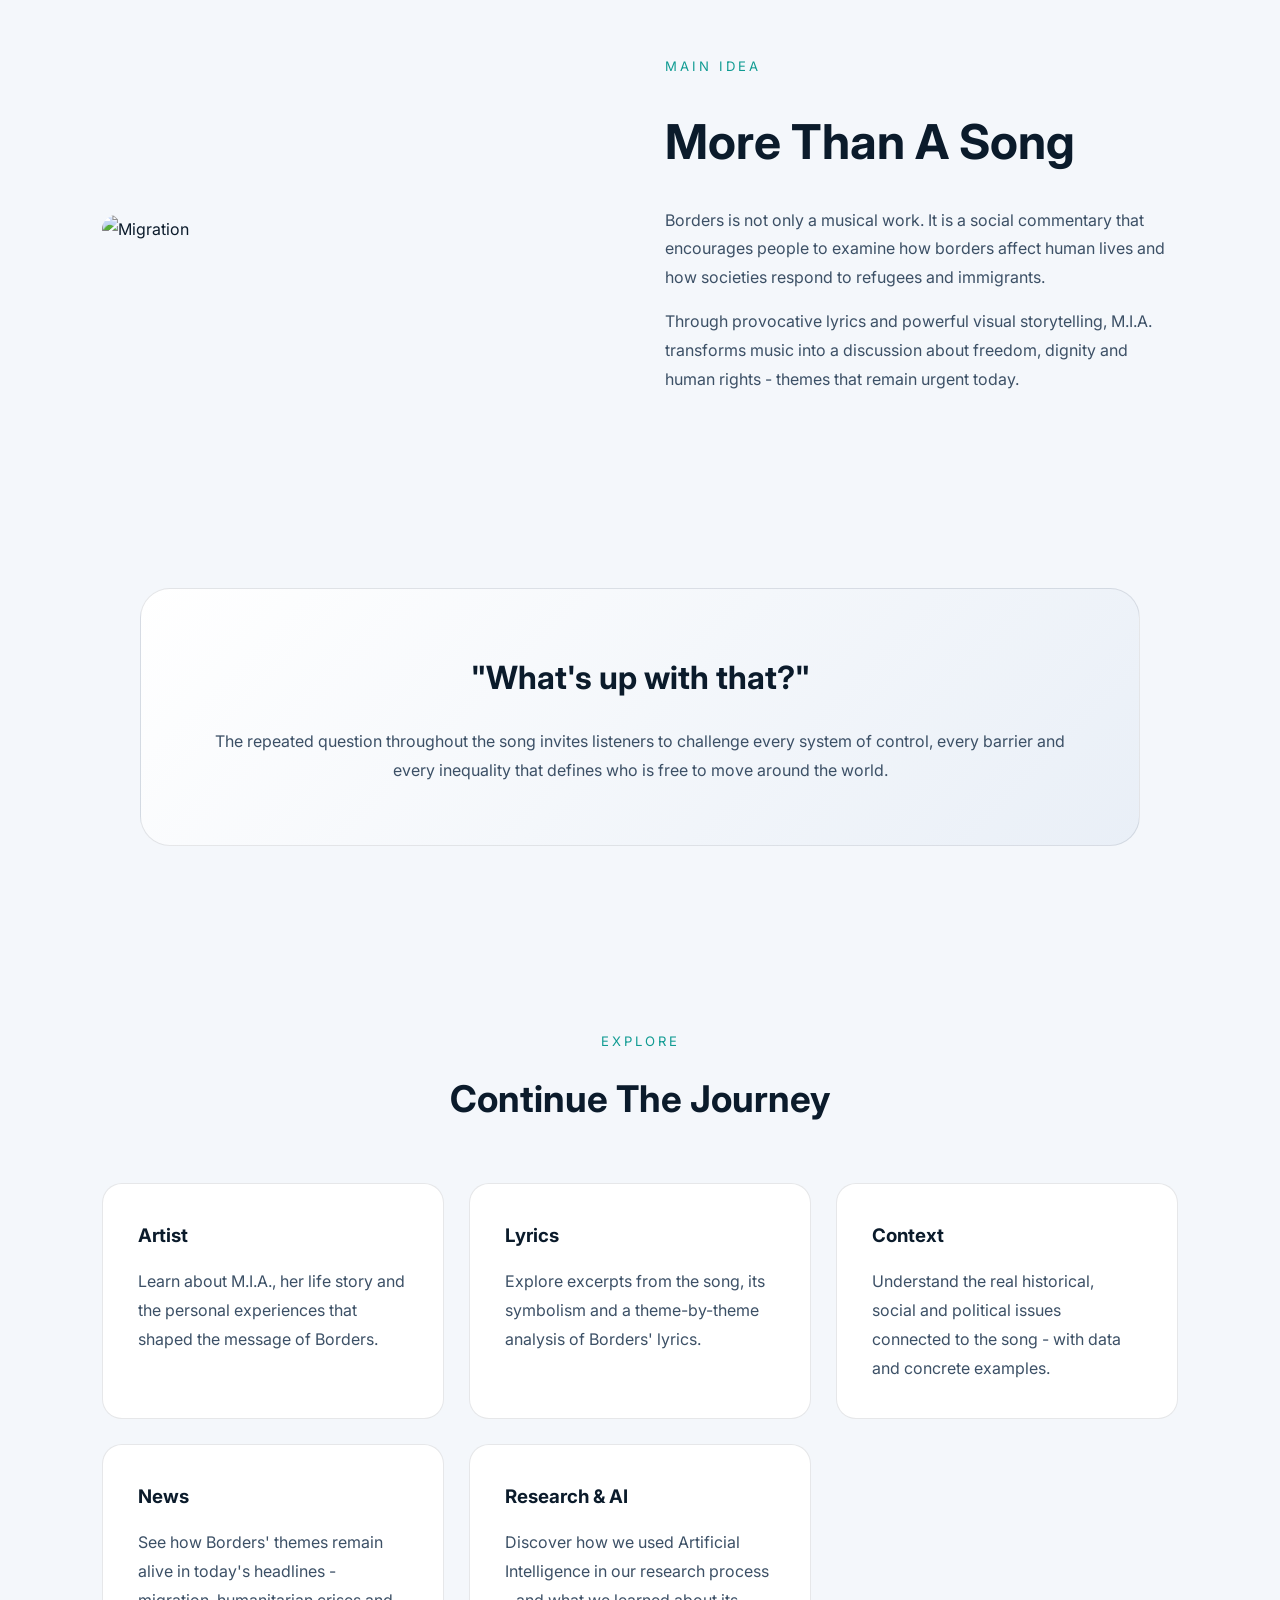
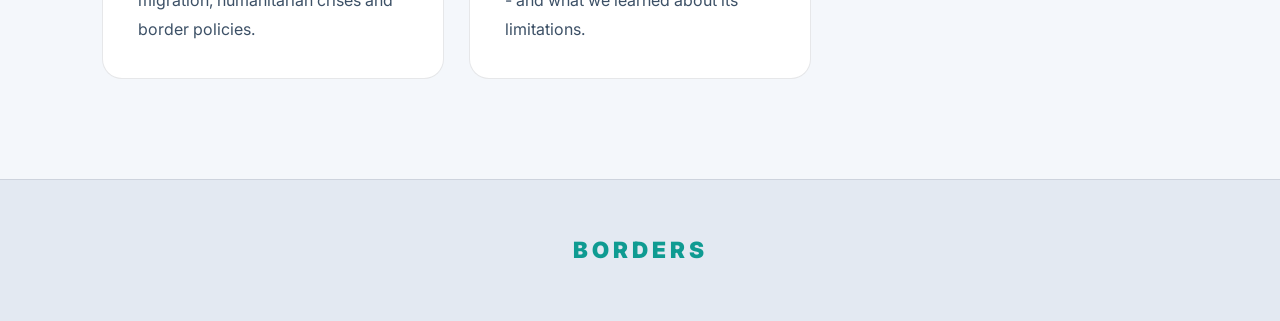
==== commit 1d103257: "adiciona seção de notícias e de como a IA foi utilizada." ====
--- a/index.html
+++ b/index.html
@@ -1,231 +1,265 @@
-
-<!DOCTYPE html>
+<!doctype html>
 <html lang="en">
-<head>
-    <meta charset="UTF-8">
-    <meta name="viewport" content="width=device-width, initial-scale=1.0">
-    <title data-pt="Borders | Entendendo a Migração Através da Música">Borders | Understanding Migration Through Music</title>
-    <link rel="stylesheet" href="style.css">
-</head>
-<body>
-
-<header class="hero">
-
-    <nav class="navbar">
-
-        <div class="logo">
-            BORDERS
-        </div>
-
+  <head>
+    <meta charset="UTF-8" />
+    <meta name="viewport" content="width=device-width, initial-scale=1.0" />
+    <title data-pt="Borders | Entendendo a Migração Através da Música">
+      Borders | Understanding Migration Through Music
+    </title>
+    <link rel="stylesheet" href="style.css" />
+  </head>
+  <body>
+    <header class="hero">
+      <nav class="navbar">
+        <div class="logo">BORDERS</div>
         <ul class="menu">
-            <li><a href="#" data-pt="Início">Home</a></li>
-            <li><a href="artista.html" data-pt="Artista">Artist</a></li>
-            <li><a href="letra.html" data-pt="Letra">Lyrics</a></li>
-            <li><a href="contexto.html" data-pt="Contexto">Context</a></li>
+          <li><a href="index.html" data-pt="Início">Home</a></li>
+          <li><a href="artista.html" data-pt="Artista">Artist</a></li>
+          <li><a href="letra.html" data-pt="Letra">Lyrics</a></li>
+          <li><a href="contexto.html" data-pt="Contexto">Context</a></li>
+          <li><a href="noticias.html" data-pt="Notícias">News</a></li>
+          <li><a href="ia.html">AI</a></li>
         </ul>
-
         <div class="nav-actions">
-
-            <button class="nav-btn" id="theme-toggle" aria-label="Switch to light mode">
-                <svg class="theme-icon-sun" viewBox="0 0 24 24" fill="none" stroke-width="2" stroke-linecap="round" stroke-linejoin="round"><circle cx="12" cy="12" r="4"></circle><path d="M12 2v2M12 20v2M4.93 4.93l1.41 1.41M17.66 17.66l1.41 1.41M2 12h2M20 12h2M4.93 19.07l1.41-1.41M17.66 6.34l1.41-1.41"></path></svg>
-                <svg class="theme-icon-moon" viewBox="0 0 24 24" fill="none" stroke-width="2" stroke-linecap="round" stroke-linejoin="round"><path d="M21 12.79A9 9 0 1111.21 3a7 7 0 109.79 9.79z"></path></svg>
-            </button>
-
-            <button class="nav-btn lang-btn" id="lang-toggle" aria-label="Mudar para português">PT</button>
-
-        </div>
-
-    </nav>
-
-    <div class="hero-slides">
-        <div class="hero-slide is-active" style="background-image:url('img/28-border-wall.jpg')"></div>
-        <div class="hero-slide" style="background-image:url('img/Border_USA_Mexico.jpg')"></div>
-        <div class="hero-slide" style="background-image:url('img/pngtree-mexican-border-fence-squats-down-at-sunset-picture-image_2655631.png')"></div>
-        <div class="hero-slide" style="background-image:url('img/pexels-photo-29655765.jpg')"></div>
-    </div>
-
-    <div class="hero-overlay"></div>
-
-    <div class="hero-content">
-
-        <span class="category" data-pt="PROJETO DE APRESENTAÇÃO DE INGLÊS">
-            ENGLISH PRESENTATION PROJECT
-        </span>
-
-        <h1>
-            BORDERS
-        </h1>
-
+          <button
+            class="nav-btn"
+            id="theme-toggle"
+            aria-label="Switch to light mode"
+          >
+            <svg
+              class="theme-icon-sun"
+              viewBox="0 0 24 24"
+              fill="none"
+              stroke-width="2"
+              stroke-linecap="round"
+              stroke-linejoin="round"
+            >
+              <circle cx="12" cy="12" r="4"></circle>
+              <path
+                d="M12 2v2M12 20v2M4.93 4.93l1.41 1.41M17.66 17.66l1.41 1.41M2 12h2M20 12h2M4.93 19.07l1.41-1.41M17.66 6.34l1.41-1.41"
+              ></path>
+            </svg>
+            <svg
+              class="theme-icon-moon"
+              viewBox="0 0 24 24"
+              fill="none"
+              stroke-width="2"
+              stroke-linecap="round"
+              stroke-linejoin="round"
+            >
+              <path d="M21 12.79A9 9 0 1111.21 3a7 7 0 109.79 9.79z"></path>
+            </svg>
+          </button>
+          <button
+            class="nav-btn lang-btn"
+            id="lang-toggle"
+            aria-label="Mudar para português"
+          >
+            PT
+          </button>
+        </div>
+      </nav>
+
+      <div class="hero-slides">
+        <div
+          class="hero-slide is-active"
+          style="background-image: url(&quot;img/28-border-wall.jpg&quot;)"
+        ></div>
+        <div
+          class="hero-slide"
+          style="background-image: url(&quot;img/Border_USA_Mexico.jpg&quot;)"
+        ></div>
+        <div
+          class="hero-slide"
+          style="
+            background-image: url(&quot;img/pngtree-mexican-border-fence-squats-down-at-sunset-picture-image_2655631.png&quot;);
+          "
+        ></div>
+        <div
+          class="hero-slide"
+          style="
+            background-image: url(&quot;img/pexels-photo-29655765.jpg&quot;);
+          "
+        ></div>
+      </div>
+
+      <div class="hero-overlay"></div>
+
+      <div class="hero-content">
+        <span class="category" data-pt="PROJETO DE APRESENTAÇÃO DE INGLÊS"
+          >ENGLISH PRESENTATION PROJECT</span
+        >
+        <h1>BORDERS</h1>
         <h2 data-pt="Música, Migração e Direitos Humanos">
-            Music, Migration and Human Rights
+          Music, Migration and Human Rights
         </h2>
-
-        <p data-pt="Uma exploração da música de M.I.A. e sua poderosa mensagem sobre refugiados, imigração, identidade e desigualdade no mundo moderno.">
-            An exploration of M.I.A.'s song and its powerful message about refugees,
-            immigration, identity and inequality in the modern world.
+        <p
+          data-pt="Uma exploração da música de M.I.A. e sua poderosa mensagem sobre refugiados, imigração, identidade e desigualdade no mundo moderno."
+        >
+          An exploration of M.I.A.'s song and its powerful message about
+          refugees, immigration, identity and inequality in the modern world.
         </p>
-
         <div class="hero-buttons">
-            <a href="#intro" class="btn-primary" data-pt="Começar a Ler">Start Reading</a>
-            <a href="artista.html" class="btn-secondary" data-pt="Conheça a Artista">Meet The Artist</a>
-        </div>
-
-    </div>
-
-    <div class="hero-dots">
+          <a href="#intro" class="btn-primary" data-pt="Começar a Ler"
+            >Start Reading</a
+          >
+          <a href="letra.html" class="btn-secondary" data-pt="Analisar a Letra"
+            >Analyze The Lyrics</a
+          >
+        </div>
+      </div>
+
+      <div class="hero-dots">
         <button class="hero-dot is-active" aria-label="Slide 1"></button>
         <button class="hero-dot" aria-label="Slide 2"></button>
         <button class="hero-dot" aria-label="Slide 3"></button>
         <button class="hero-dot" aria-label="Slide 4"></button>
-    </div>
-
-</header>
-
-<main>
-
-<section id="intro" class="intro-section">
-
-    <div class="section-title">
-        <span data-pt="INTRODUÇÃO">INTRODUCTION</span>
-        <h2 data-pt="Por Que Borders É Importante">Why Borders Matters</h2>
-    </div>
-
-    <div class="intro-grid">
-
-        <div class="card">
+      </div>
+    </header>
+
+    <main>
+      <section id="intro" class="intro-section">
+        <div class="section-title">
+          <span data-pt="INTRODUÇÃO">INTRODUCTION</span>
+          <h2 data-pt="Por Que Borders É Importante">Why Borders Matters</h2>
+        </div>
+        <div class="intro-grid">
+          <div class="card">
             <h3 data-pt="A Música">The Song</h3>
-            <p data-pt="Lançada em 2015, Borders se tornou uma das músicas mais comentadas de M.I.A. por abordar diretamente a migração, os refugiados e as barreiras que as pessoas enfrentam ao buscar segurança e oportunidades.">
-                Released in 2015, Borders became one of the most discussed songs
-                by M.I.A. because it directly addresses migration, refugees and
-                the barriers people face when searching for safety and opportunity.
-            </p>
-        </div>
-
-        <div class="card">
+            <p
+              data-pt="Lançada em 2015, Borders se tornou uma das músicas mais discutidas de M.I.A. por abordar diretamente migração, refugiados e as barreiras que as pessoas enfrentam ao buscar segurança e oportunidades."
+            >
+              Released in 2015, Borders became one of the most discussed songs
+              by M.I.A. because it directly addresses migration, refugees and
+              the barriers people face when searching for safety and
+              opportunity.
+            </p>
+          </div>
+          <div class="card">
             <h3 data-pt="A Pergunta">The Question</h3>
-            <p data-pt="Quem tem a liberdade de se mover pelo mundo? Quem é bem-vindo e quem é rejeitado? Essas perguntas estão no centro da música.">
-                Who has the freedom to move around the world?
-                Who is welcomed and who is rejected?
-                These questions are at the center of the song.
-            </p>
-        </div>
-
-        <div class="card">
+            <p
+              data-pt="Quem tem liberdade para circular pelo mundo? Quem é recebido e quem é rejeitado? Essas perguntas estão no centro da música, e ficam cada vez mais urgentes."
+            >
+              Who has the freedom to move around the world? Who is welcomed and
+              who is rejected? These questions sit at the center of the song -
+              repeated with growing urgency.
+            </p>
+          </div>
+          <div class="card">
             <h3 data-pt="A Mensagem">The Message</h3>
-            <p data-pt="Borders desafia o público a pensar sobre privilégio, nacionalidade, identidade e as consequências humanas da desigualdade global.">
-                Borders challenges the audience to think about privilege,
-                nationality, identity and the human consequences of global
-                inequality.
-            </p>
-        </div>
-
-    </div>
-
-</section>
-
-<section class="highlight-section">
-
-    <div class="highlight-image">
-        <img src="https://images.unsplash.com/photo-1521295121783-8a321d551ad2?auto=format&fit=crop&w=1200&q=80" alt="Migration">
-    </div>
-
-    <div class="highlight-text">
-
-        <span data-pt="IDEIA PRINCIPAL">MAIN IDEA</span>
-
-        <h2 data-pt="Mais Que Uma Música">
-            More Than A Song
-        </h2>
-
-        <p data-pt="Borders não é apenas uma obra musical. É um comentário social que incentiva as pessoas a examinar como as fronteiras afetam vidas humanas e como as sociedades respondem a refugiados e imigrantes.">
-            Borders is not only a musical work.
-            It is a social commentary that encourages people to examine
-            how borders affect human lives and how societies respond
-            to refugees and immigrants.
-        </p>
-
-        <p data-pt="Por meio de letras provocativas e uma narrativa visual poderosa, M.I.A. transforma a música em uma discussão sobre liberdade, dignidade e direitos humanos.">
-            Through provocative lyrics and powerful visual storytelling,
-            M.I.A. transforms music into a discussion about freedom,
-            dignity and human rights.
-        </p>
-
-    </div>
-
-</section>
-
-<section class="quote-section">
-
-    <div class="quote-box">
-
-        <h2 data-pt="“O que há de errado com isso?”">
-            “What’s up with that?”
-        </h2>
-
-        <p data-pt="A pergunta repetida na música convida os ouvintes a questionar suposições e pensar criticamente sobre o mundo ao seu redor.">
-            The repeated question in the song invites listeners
-            to challenge assumptions and think critically about
-            the world around them.
-        </p>
-
-    </div>
-
-</section>
-
-<section class="navigation-section">
-
-    <div class="section-title">
-        <span data-pt="EXPLORAR">EXPLORE</span>
-        <h2 data-pt="Continue A Jornada">Continue The Journey</h2>
-    </div>
-
-    <div class="page-grid">
-
-        <a href="artista.html" class="page-card">
-
+            <p
+              data-pt="Borders desafia o público a pensar sobre privilégio, nacionalidade, identidade e as consequências humanas da desigualdade global, conectando arte e ativismo."
+            >
+              Borders challenges the audience to think about privilege,
+              nationality, identity and the human consequences of global
+              inequality, connecting art and activism.
+            </p>
+          </div>
+        </div>
+      </section>
+      </section>
+
+      <section class="highlight-section">
+        <div class="highlight-image">
+          <img
+            src="https://images.unsplash.com/photo-1521295121783-8a321d551ad2?auto=format&fit=crop&w=1200&q=80"
+            alt="Migration"
+          />
+        </div>
+        <div class="highlight-text">
+          <span data-pt="IDEIA PRINCIPAL">MAIN IDEA</span>
+          <h2 data-pt="Mais Que Uma Música">More Than A Song</h2>
+          <p
+            data-pt="Borders não é apenas uma obra musical. É um comentário social que incentiva as pessoas a examinar como as fronteiras afetam vidas humanas e como as sociedades respondem a refugiados e imigrantes."
+          >
+            Borders is not only a musical work. It is a social commentary that
+            encourages people to examine how borders affect human lives and how
+            societies respond to refugees and immigrants.
+          </p>
+          <p
+            data-pt="Com letras fortes e uma narrativa visual marcante, M.I.A. transforma a música em uma conversa sobre liberdade, dignidade e direitos humanos, temas que seguem urgentes hoje."
+          >
+            Through provocative lyrics and powerful visual storytelling, M.I.A.
+            transforms music into a discussion about freedom, dignity and human
+            rights - themes that remain urgent today.
+          </p>
+        </div>
+      </section>
+
+      <section class="quote-section">
+        <div class="quote-box">
+          <h2 data-pt='"O que há de errado com isso?"'>
+            "What's up with that?"
+          </h2>
+          <p
+            data-pt="A pergunta repetida ao longo da música convida os ouvintes a questionar cada sistema de controle, cada barreira e cada desigualdade que define quem pode se mover livremente pelo mundo."
+          >
+            The repeated question throughout the song invites listeners to
+            challenge every system of control, every barrier and every
+            inequality that defines who is free to move around the world.
+          </p>
+        </div>
+      </section>
+
+      <section class="navigation-section">
+        <div class="section-title">
+          <span data-pt="EXPLORAR">EXPLORE</span>
+          <h2 data-pt="Continue A Jornada">Continue The Journey</h2>
+        </div>
+        <div class="page-grid">
+          <a href="artista.html" class="page-card">
             <h3 data-pt="Artista">Artist</h3>
-
-            <p data-pt="Conheça M.I.A., sua história e as experiências que inspiraram seu trabalho.">
-                Learn about M.I.A., her background and the experiences
-                that inspired her work.
-            </p>
-
-        </a>
-
-        <a href="letra.html" class="page-card">
-
+            <p
+              data-pt="Conheça M.I.A., sua história de vida e as experiências pessoais que moldaram a mensagem de Borders."
+            >
+              Learn about M.I.A., her life story and the personal experiences
+              that shaped the message of Borders.
+            </p>
+          </a>
+          <a href="letra.html" class="page-card">
             <h3 data-pt="Letra">Lyrics</h3>
-
-            <p data-pt="Explore o significado da letra e seu simbolismo.">
-                Explore the meaning of the lyrics and their symbolism.
-            </p>
-
-        </a>
-
-        <a href="contexto.html" class="page-card">
-
+            <p
+              data-pt="Explore trechos da música, seu simbolismo e a análise tema por tema da letra de Borders."
+            >
+              Explore excerpts from the song, its symbolism and a theme-by-theme
+              analysis of Borders' lyrics.
+            </p>
+          </a>
+          <a href="contexto.html" class="page-card">
             <h3 data-pt="Contexto">Context</h3>
-
-            <p data-pt="Entenda as questões sociais, históricas e políticas relacionadas à música.">
-                Understand the social, historical and political issues
-                connected to the song.
-            </p>
-
-        </a>
-
-    </div>
-
-</section>
-
-</main>
-
-<footer>
-<a href="#" class="footer-logo">
-    BORDERS
-</a>
-</footer>
-
-<script src="script.js"></script>
-
-</body>
+            <p
+              data-pt="Entenda as questões históricas, sociais e políticas ligadas à música, com dados e exemplos reais."
+            >
+              Understand the real historical, social and political issues
+              connected to the song - with data and concrete examples.
+            </p>
+          </a>
+          <a href="noticias.html" class="page-card">
+            <h3 data-pt="Notícias">News</h3>
+            <p
+              data-pt="Veja como os temas de Borders continuam nas manchetes de hoje, em assuntos como migração, crises humanitárias e políticas de fronteira."
+            >
+              See how Borders' themes remain alive in today's headlines -
+              migration, humanitarian crises and border policies.
+            </p>
+          </a>
+          <a href="ia.html" class="page-card">
+            <h3 data-pt="Pesquisa & IA">Research & AI</h3>
+            <p
+              data-pt="Descubra como usamos Inteligência Artificial na pesquisa e o que aprendemos sobre seus limites."
+            >
+              Discover how we used Artificial Intelligence in our research
+              process - and what we learned about its limitations.
+            </p>
+          </a>
+        </div>
+      </section>
+    </main>
+
+    <footer>
+      <a href="#" class="footer-logo">BORDERS</a>
+    </footer>
+
+    <script src="script.js"></script>
+  </body>
 </html>
--- a/style.css
+++ b/style.css
@@ -62,13 +62,10 @@
     left:0;
     width:100%;
     z-index:1000;
-
     display:flex;
     justify-content:space-between;
     align-items:center;
-
-    padding:20px 8%;
-
+    padding:18px 6%;
     background:rgba(7,17,31,0.92);
     backdrop-filter:blur(12px);
     border-bottom:1px solid var(--border);
@@ -120,20 +117,12 @@
     letter-spacing:1px;
 }
 
-.theme-icon-moon{
-    display:none;
-}
-
-:root[data-theme="light"] .theme-icon-sun{
-    display:none;
-}
-
-:root[data-theme="light"] .theme-icon-moon{
-    display:block;
-}
+.theme-icon-moon{ display:none; }
+:root[data-theme="light"] .theme-icon-sun{ display:none; }
+:root[data-theme="light"] .theme-icon-moon{ display:block; }
 
 .logo{
-    font-size:1.4rem;
+    font-size:1.3rem;
     font-weight:900;
     letter-spacing:4px;
     color:var(--accent);
@@ -141,25 +130,31 @@
 
 .menu{
     display:flex;
-    gap:30px;
+    gap:22px;
     list-style:none;
 }
 
 .menu a{
     color:var(--text);
     font-weight:500;
+    font-size:.92rem;
     transition:0.3s;
 }
 
 .menu a:hover{
     color:var(--accent);
+}
+
+.menu a.active{
+    color:var(--accent);
+    border-bottom:2px solid var(--accent);
+    padding-bottom:2px;
 }
 
 .hero{
     min-height:100vh;
     position:relative;
     overflow:hidden;
-
     display:flex;
     align-items:center;
     justify-content:center;
@@ -181,18 +176,13 @@
     transition:opacity 1.6s ease;
 }
 
-.hero-slide.is-active{
-    opacity:1;
-}
+.hero-slide.is-active{ opacity:1; }
 
 .hero-overlay{
     position:absolute;
     inset:0;
     z-index:1;
-    background:linear-gradient(
-        rgba(7,17,31,0.75),
-        rgba(7,17,31,0.85)
-    );
+    background:linear-gradient(rgba(7,17,31,0.75),rgba(7,17,31,0.85));
 }
 
 .hero-dots{
@@ -230,16 +220,13 @@
 
 .category{
     display:inline-block;
-
     padding:10px 18px;
-
     border:1px solid rgba(255,255,255,.2);
-
     border-radius:50px;
-
     margin-bottom:20px;
-
     color:var(--hero-accent);
+    font-size:.82rem;
+    letter-spacing:2px;
 }
 
 .hero h1{
@@ -270,8 +257,7 @@
     flex-wrap:wrap;
 }
 
-.btn-primary,
-.btn-secondary{
+.btn-primary,.btn-secondary{
     padding:15px 28px;
     border-radius:12px;
     transition:.3s;
@@ -288,15 +274,13 @@
     color:white;
 }
 
-.btn-primary:hover,
-.btn-secondary:hover{
+.btn-primary:hover,.btn-secondary:hover{
     transform:translateY(-4px);
 }
 
 .page-hero{
     padding-top:160px;
     padding-bottom:100px;
-
     text-align:center;
     background-size:cover;
     background-position:center;
@@ -311,10 +295,11 @@
 .page-title span{
     color:var(--hero-accent);
     letter-spacing:3px;
+    font-size:.82rem;
 }
 
 .page-title h1{
-    font-size:4rem;
+    font-size:clamp(2.5rem,6vw,4rem);
     margin-top:15px;
     margin-bottom:20px;
     color:var(--hero-text);
@@ -332,6 +317,7 @@
 .section-title span{
     color:var(--accent);
     letter-spacing:3px;
+    font-size:.82rem;
 }
 
 .section-title h2{
@@ -344,13 +330,17 @@
 .content-section,
 .highlight-section,
 .stats-section,
-.conclusion-section{
+.conclusion-section,
+.video-section,
+.lyric-section,
+.news-section,
+.ia-section{
     padding:100px 8%;
 }
 
 .intro-grid{
     display:grid;
-    grid-template-columns:repeat(auto-fit,minmax(280px,1fr));
+    grid-template-columns:repeat(auto-fit,minmax(260px,1fr));
     gap:25px;
 }
 
@@ -362,17 +352,10 @@
     transition:.3s;
 }
 
-.card:hover{
-    transform:translateY(-8px);
-}
-
-.card h3{
-    margin-bottom:15px;
-}
-
-.card p{
-    color:var(--text-soft);
-}
+.card:hover{ transform:translateY(-8px); }
+
+.card h3{ margin-bottom:15px; }
+.card p{ color:var(--text-soft); }
 
 .highlight-section{
     display:grid;
@@ -381,13 +364,12 @@
     align-items:center;
 }
 
-.highlight-image img{
-    border-radius:24px;
-}
+.highlight-image img{ border-radius:24px; }
 
 .highlight-text span{
     color:var(--accent);
     letter-spacing:3px;
+    font-size:.82rem;
 }
 
 .highlight-text h2{
@@ -400,22 +382,13 @@
     margin-bottom:15px;
 }
 
-.quote-section{
-    padding:80px 8%;
-}
+.quote-section{ padding:80px 8%; }
 
 .quote-box{
     max-width:1000px;
     margin:auto;
-
-    background:linear-gradient(
-        135deg,
-        var(--card),
-        var(--bg-light)
-    );
-
-    border:1px solid var(--border);
-
+    background:linear-gradient(135deg,var(--card),var(--bg-light));
+    border:1px solid var(--border);
     border-radius:30px;
     padding:60px;
     text-align:center;
@@ -426,13 +399,11 @@
     margin-bottom:20px;
 }
 
-.quote-box p{
-    color:var(--text-soft);
-}
+.quote-box p{ color:var(--text-soft); }
 
 .page-grid{
     display:grid;
-    grid-template-columns:repeat(auto-fit,minmax(280px,1fr));
+    grid-template-columns:repeat(auto-fit,minmax(260px,1fr));
     gap:25px;
 }
 
@@ -445,28 +416,17 @@
     transition:.3s;
 }
 
-.page-card:hover{
-    transform:translateY(-8px);
-}
-
-.page-card h3{
-    margin-bottom:15px;
-}
-
-.page-card p{
-    color:var(--text-soft);
-}
+.page-card:hover{ transform:translateY(-8px); }
+
+.page-card h3{ margin-bottom:15px; }
+.page-card p{ color:var(--text-soft); }
 
 .content-card{
     max-width:1100px;
     margin:auto;
-
     background:var(--card);
-
-    border:1px solid var(--border);
-
+    border:1px solid var(--border);
     border-radius:24px;
-
     padding:45px;
 }
 
@@ -475,17 +435,12 @@
     margin-bottom:18px;
 }
 
-.content-card p:last-child{
-    margin-bottom:0;
-}
+.content-card p:last-child{ margin-bottom:0; }
 
 .analysis-grid{
     padding:100px 8%;
-
     display:grid;
-
     grid-template-columns:repeat(auto-fit,minmax(220px,1fr));
-
     gap:25px;
 }
 
@@ -502,9 +457,7 @@
     color:var(--accent);
 }
 
-.analysis-box p{
-    color:var(--text-soft);
-}
+.analysis-box p{ color:var(--text-soft); }
 
 .stats-section{
     display:grid;
@@ -525,21 +478,13 @@
     margin-bottom:10px;
 }
 
-.stat-box p{
-    color:var(--text-soft);
-}
+.stat-box p{ color:var(--text-soft); }
 
 .conclusion-card{
     max-width:1000px;
     margin:auto;
-    background:linear-gradient(
-        135deg,
-        var(--card),
-        var(--bg-light)
-    );
-
-    border:1px solid var(--border);
-
+    background:linear-gradient(135deg,var(--card),var(--bg-light));
+    border:1px solid var(--border);
     padding:60px;
     border-radius:30px;
     text-align:center;
@@ -548,6 +493,7 @@
 .conclusion-card span{
     color:var(--accent);
     letter-spacing:3px;
+    font-size:.82rem;
 }
 
 .conclusion-card h2{
@@ -567,74 +513,443 @@
     background:var(--footer-bg);
 }
 
-footer h3{
-    margin-bottom:10px;
-}
-
-footer p{
-    color:var(--text-soft);
-}
-
-::-webkit-scrollbar{
-    width:10px;
-}
-
+footer h3{ margin-bottom:10px; }
+footer p{ color:var(--text-soft); }
+
+.footer-logo{
+    font-size:1.4rem;
+    font-weight:900;
+    letter-spacing:4px;
+    color:var(--accent);
+}
+
+::-webkit-scrollbar{ width:10px; }
 ::-webkit-scrollbar-thumb{
     background:var(--accent);
     border-radius:20px;
 }
 
-@media(max-width:900px){
-
-    .highlight-section{
-        grid-template-columns:1fr;
-    }
-
-    .page-title h1{
-        font-size:2.8rem;
-    }
-
-    .hero h1{
-        font-size:4rem;
-    }
-
-    .menu{
-        gap:15px;
-    }
-
-}
-
-@media(max-width:700px){
-
-    .navbar{
-        flex-direction:column;
-        gap:15px;
-    }
-
-    .menu{
-        flex-wrap:wrap;
-        justify-content:center;
-    }
-
-    .content-card,
-    .quote-box,
-    .conclusion-card{
-        padding:30px;
-    }
-
-}
-.card,
-.content-card,
-.page-card,
-.analysis-box,
-.stat-box,
-.quote-box,
-.conclusion-card,
-footer,
-.hero-overlay,
-.hero,
-.page-hero{
-    transition:background .4s ease,border-color .4s ease,color .4s ease;
+.video-section{
+    background:var(--bg-light);
+    border-top:1px solid var(--border);
+    border-bottom:1px solid var(--border);
+}
+
+.video-wrapper{
+    position:relative;
+    padding-bottom:56.25%;
+    height:0;
+    max-width:900px;
+    margin:0 auto;
+    border-radius:20px;
+    overflow:hidden;
+    border:1px solid var(--border);
+    box-shadow:0 30px 80px rgba(0,0,0,.4);
+}
+
+.video-wrapper iframe{
+    position:absolute;
+    top:0;left:0;
+    width:100%;height:100%;
+    border:none;
+}
+
+.lyric-theme-grid{
+    display:grid;
+    grid-template-columns:repeat(auto-fit,minmax(320px,1fr));
+    gap:28px;
+    max-width:1200px;
+    margin:0 auto;
+}
+
+.lyric-theme-card{
+    background:var(--card);
+    border:1px solid var(--border);
+    border-radius:20px;
+    padding:35px;
+    position:relative;
+    overflow:hidden;
+    transition:.3s;
+}
+
+.lyric-theme-card::before{
+    content:'';
+    position:absolute;
+    top:0;left:0;
+    width:4px;
+    height:100%;
+    background:var(--accent);
+}
+
+.lyric-theme-card:hover{ transform:translateY(-6px); }
+
+.lyric-theme-card .theme-number{
+    font-size:.75rem;
+    font-weight:700;
+    letter-spacing:2px;
+    color:var(--accent);
+    margin-bottom:10px;
+}
+
+.lyric-theme-card h3{
+    font-size:1.3rem;
+    margin-bottom:12px;
+}
+
+.lyric-theme-card p{
+    color:var(--text-soft);
+    margin-bottom:16px;
+    font-size:.95rem;
+}
+
+.lyric-translation{
+    background:rgba(78,205,196,0.08);
+    border:1px solid rgba(78,205,196,0.2);
+    border-radius:12px;
+    padding:14px 16px;
+    margin-top:16px;
+}
+
+.lyric-translation .label{
+    font-size:.72rem;
+    font-weight:700;
+    letter-spacing:2px;
+    color:var(--accent);
+    margin-bottom:6px;
+}
+
+.lyric-translation p{
+    color:var(--text);
+    font-style:italic;
+    margin:0;
+    font-size:.9rem;
+}
+
+.central-quote{
+    max-width:800px;
+    margin:50px auto 0;
+    background:linear-gradient(135deg,var(--card),var(--bg-light));
+    border:1px solid var(--border);
+    border-radius:24px;
+    padding:50px;
+    text-align:center;
+}
+
+.central-quote .quote-text{
+    font-size:2.2rem;
+    font-weight:900;
+    color:var(--accent);
+    letter-spacing:2px;
+    margin-bottom:15px;
+}
+
+.central-quote p{
+    color:var(--text-soft);
+    max-width:600px;
+    margin:0 auto;
+}
+
+.news-grid{
+    display:grid;
+    grid-template-columns:repeat(auto-fit,minmax(340px,1fr));
+    gap:28px;
+    max-width:1300px;
+    margin:0 auto;
+}
+
+.news-card{
+    background:var(--card);
+    border:1px solid var(--border);
+    border-radius:20px;
+    overflow:hidden;
+    transition:.3s;
+    display:flex;
+    flex-direction:column;
+}
+
+.news-card:hover{ transform:translateY(-6px); }
+
+.news-card-top{
+    padding:28px 28px 0;
+}
+
+.news-card-body{
+    padding:0 28px 28px;
+    flex:1;
+    display:flex;
+    flex-direction:column;
+}
+
+.news-tag{
+    display:inline-block;
+    padding:5px 14px;
+    border-radius:50px;
+    font-size:.72rem;
+    font-weight:700;
+    letter-spacing:1.5px;
+    margin-bottom:16px;
+}
+
+.tag-crisis{ background:rgba(255,100,100,.15); color:#ff6464; }
+.tag-policy{ background:rgba(110,168,254,.15); color:var(--accent2); }
+.tag-data{ background:rgba(78,205,196,.15); color:var(--accent); }
+.tag-climate{ background:rgba(100,200,100,.15); color:#64c864; }
+.tag-rights{ background:rgba(255,180,50,.15); color:#ffb432; }
+
+.news-date{
+    font-size:.78rem;
+    color:var(--text-soft);
+    margin-bottom:12px;
+    display:flex;
+    align-items:center;
+    gap:8px;
+}
+
+.news-date::before{
+    content:'';
+    display:inline-block;
+    width:6px;
+    height:6px;
+    border-radius:50%;
+    background:var(--accent);
+}
+
+.news-card h3{
+    font-size:1.15rem;
+    line-height:1.5;
+    margin-bottom:14px;
+}
+
+.news-card p{
+    color:var(--text-soft);
+    font-size:.9rem;
+    line-height:1.7;
+    margin-bottom:18px;
+    flex:1;
+}
+
+.news-connection{
+    border-top:1px solid var(--border);
+    padding-top:16px;
+    margin-top:auto;
+}
+
+.news-connection .conn-label{
+    font-size:.7rem;
+    font-weight:700;
+    letter-spacing:1.5px;
+    color:var(--accent);
+    margin-bottom:6px;
+}
+
+.news-connection p{
+    font-size:.82rem;
+    color:var(--text-soft);
+    margin:0;
+    font-style:italic;
+}
+
+.stat-banner{
+    background:linear-gradient(135deg,var(--card),var(--bg-light));
+    border:1px solid var(--border);
+    border-radius:24px;
+    padding:50px;
+    margin-bottom:60px;
+    display:grid;
+    grid-template-columns:repeat(auto-fit,minmax(200px,1fr));
+    gap:30px;
+    text-align:center;
+}
+
+.stat-item .stat-number{
+    font-size:2.8rem;
+    font-weight:900;
+    color:var(--accent);
+    line-height:1;
+    margin-bottom:8px;
+}
+
+.stat-item .stat-label{
+    font-size:.85rem;
+    color:var(--text-soft);
+    line-height:1.4;
+}
+
+.ia-grid{
+    display:grid;
+    grid-template-columns:repeat(auto-fit,minmax(320px,1fr));
+    gap:28px;
+}
+
+.ia-card{
+    background:var(--card);
+    border:1px solid var(--border);
+    border-radius:20px;
+    padding:35px;
+    transition:.3s;
+}
+
+.ia-card:hover{ transform:translateY(-4px); }
+
+.ia-card .ia-number{
+    width:42px;
+    height:42px;
+    border-radius:12px;
+    background:rgba(78,205,196,0.15);
+    border:1px solid rgba(78,205,196,0.3);
+    display:flex;
+    align-items:center;
+    justify-content:center;
+    font-weight:800;
+    color:var(--accent);
+    margin-bottom:18px;
+    font-size:1.1rem;
+}
+
+.ia-card h3{
+    margin-bottom:12px;
+    font-size:1.1rem;
+}
+
+.ia-card p{
+    color:var(--text-soft);
+    font-size:.9rem;
+    line-height:1.7;
+}
+
+.prompt-section{
+    max-width:1100px;
+    margin:0 auto;
+}
+
+.prompt-box{
+    background:#050d19;
+    border:1px solid rgba(78,205,196,0.2);
+    border-radius:16px;
+    padding:24px 28px;
+    margin-bottom:20px;
+    position:relative;
+}
+
+:root[data-theme="light"] .prompt-box{
+    background:#e3e9f2;
+    border-color:rgba(15,155,146,.2);
+}
+
+.prompt-box .prompt-label{
+    font-size:.72rem;
+    font-weight:700;
+    letter-spacing:2px;
+    color:var(--accent);
+    margin-bottom:10px;
+    display:block;
+}
+
+.prompt-box .prompt-text{
+    font-family:'Inter',monospace;
+    font-size:.9rem;
+    color:var(--text);
+    line-height:1.6;
+}
+
+.prompt-box .prompt-result{
+    font-size:.82rem;
+    color:var(--text-soft);
+    margin-top:12px;
+    padding-top:12px;
+    border-top:1px solid var(--border);
+    font-style:italic;
+}
+
+.ia-badge{
+    display:inline-flex;
+    align-items:center;
+    gap:8px;
+    padding:6px 16px;
+    border-radius:50px;
+    font-size:.75rem;
+    font-weight:700;
+    letter-spacing:1px;
+    margin-bottom:10px;
+}
+
+.badge-success{
+    background:rgba(100,200,100,.12);
+    border:1px solid rgba(100,200,100,.3);
+    color:#64c864;
+}
+
+.badge-warning{
+    background:rgba(255,180,50,.12);
+    border:1px solid rgba(255,180,50,.3);
+    color:#ffb432;
+}
+
+.badge-info{
+    background:rgba(110,168,254,.12);
+    border:1px solid rgba(110,168,254,.3);
+    color:var(--accent2);
+}
+
+.process-timeline{
+    max-width:800px;
+    margin:0 auto;
+    position:relative;
+}
+
+.process-timeline::before{
+    content:'';
+    position:absolute;
+    left:20px;
+    top:0;
+    bottom:0;
+    width:2px;
+    background:linear-gradient(var(--accent),var(--accent2));
+}
+
+.timeline-step{
+    display:flex;
+    gap:30px;
+    margin-bottom:40px;
+    position:relative;
+}
+
+.timeline-dot{
+    width:42px;
+    height:42px;
+    border-radius:50%;
+    background:var(--accent);
+    display:flex;
+    align-items:center;
+    justify-content:center;
+    font-weight:800;
+    color:#07111f;
+    font-size:.9rem;
+    flex-shrink:0;
+    z-index:1;
+}
+
+.timeline-content{
+    background:var(--card);
+    border:1px solid var(--border);
+    border-radius:16px;
+    padding:24px;
+    flex:1;
+}
+
+.timeline-content h4{
+    margin-bottom:8px;
+    color:var(--accent);
+}
+
+.timeline-content p{
+    color:var(--text-soft);
+    font-size:.9rem;
+}
+
+.card,.content-card,.page-card,.analysis-box,.stat-box,.quote-box,.conclusion-card,
+footer,.hero-overlay,.hero,.page-hero,.news-card,.ia-card,.lyric-theme-card{
+    transition:background .4s ease,border-color .4s ease,color .4s ease,transform .3s ease;
 }
 
 .reveal{
@@ -646,15 +961,6 @@
 .reveal.is-visible{
     opacity:1;
     transform:translateY(0);
-}
-
-.reveal-fade{
-    opacity:0;
-    transition:opacity 1s ease;
-}
-
-.reveal-fade.is-visible{
-    opacity:1;
 }
 
 .hero-content > *{
@@ -670,10 +976,7 @@
 .hero-content > .hero-buttons{animation-delay:.7s;}
 
 @keyframes heroRise{
-    to{
-        opacity:1;
-        transform:translateY(0);
-    }
+    to{ opacity:1; transform:translateY(0); }
 }
 
 .page-title > *{
@@ -686,35 +989,38 @@
 .page-title > h1{animation-delay:.25s;}
 .page-title > p{animation-delay:.4s;}
 
+@media(max-width:1024px){
+    .highlight-section{ grid-template-columns:1fr; }
+    .stat-banner{ padding:35px; }
+}
+
+@media(max-width:900px){
+    .page-title h1{ font-size:2.5rem; }
+    .hero h1{ font-size:4rem; }
+    .menu{ gap:14px; }
+    .navbar{ padding:14px 5%; }
+    .news-grid{ grid-template-columns:1fr; }
+}
+
+@media(max-width:700px){
+    .navbar{ flex-direction:column; gap:12px; }
+    .menu{ flex-wrap:wrap; justify-content:center; }
+    .content-card,.quote-box,.conclusion-card{ padding:30px; }
+    .lyric-theme-grid{ grid-template-columns:1fr; }
+    .ia-grid{ grid-template-columns:1fr; }
+    .stat-banner{ grid-template-columns:repeat(2,1fr); }
+    .nav-actions{ gap:8px; }
+    .nav-btn{ width:38px; height:38px; }
+    .hero-dots{ bottom:20px; }
+    .central-quote{ padding:35px; }
+    .central-quote .quote-text{ font-size:1.6rem; }
+    .process-timeline::before{ left:16px; }
+    .timeline-dot{ width:34px; height:34px; font-size:.8rem; }
+}
+
 @media(prefers-reduced-motion:reduce){
-    .hero-content > *,
-    .page-title > *{
-        animation:none;
-        opacity:1;
-        transform:none;
+    .hero-content > *,.page-title > *{
+        animation:none; opacity:1; transform:none;
     }
-
-    .reveal,
-    .reveal-fade{
-        opacity:1;
-        transform:none;
-        transition:none;
-    }
-}
-
-@media(max-width:700px){
-
-    .nav-actions{
-        gap:8px;
-    }
-
-    .nav-btn{
-        width:38px;
-        height:38px;
-    }
-
-    .hero-dots{
-        bottom:20px;
-    }
-
-}+    .reveal{ opacity:1; transform:none; transition:none; }
+}
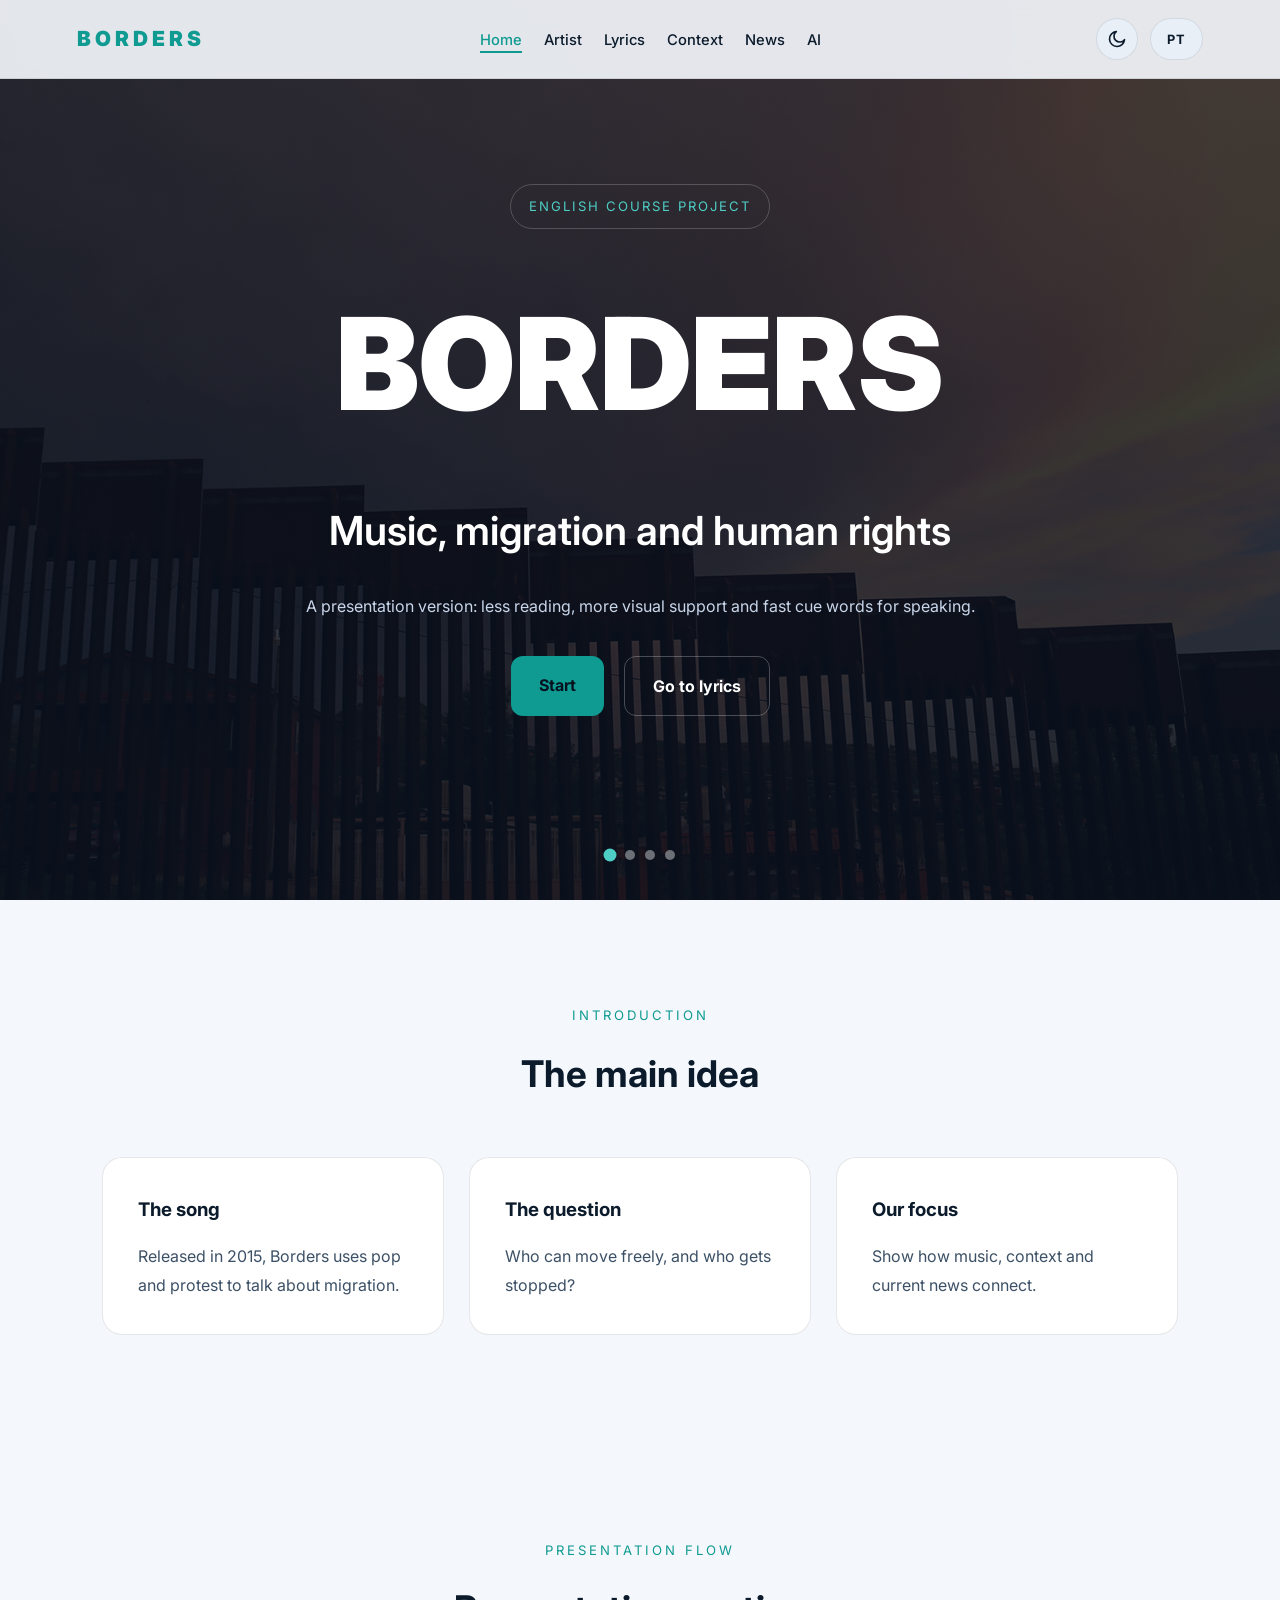
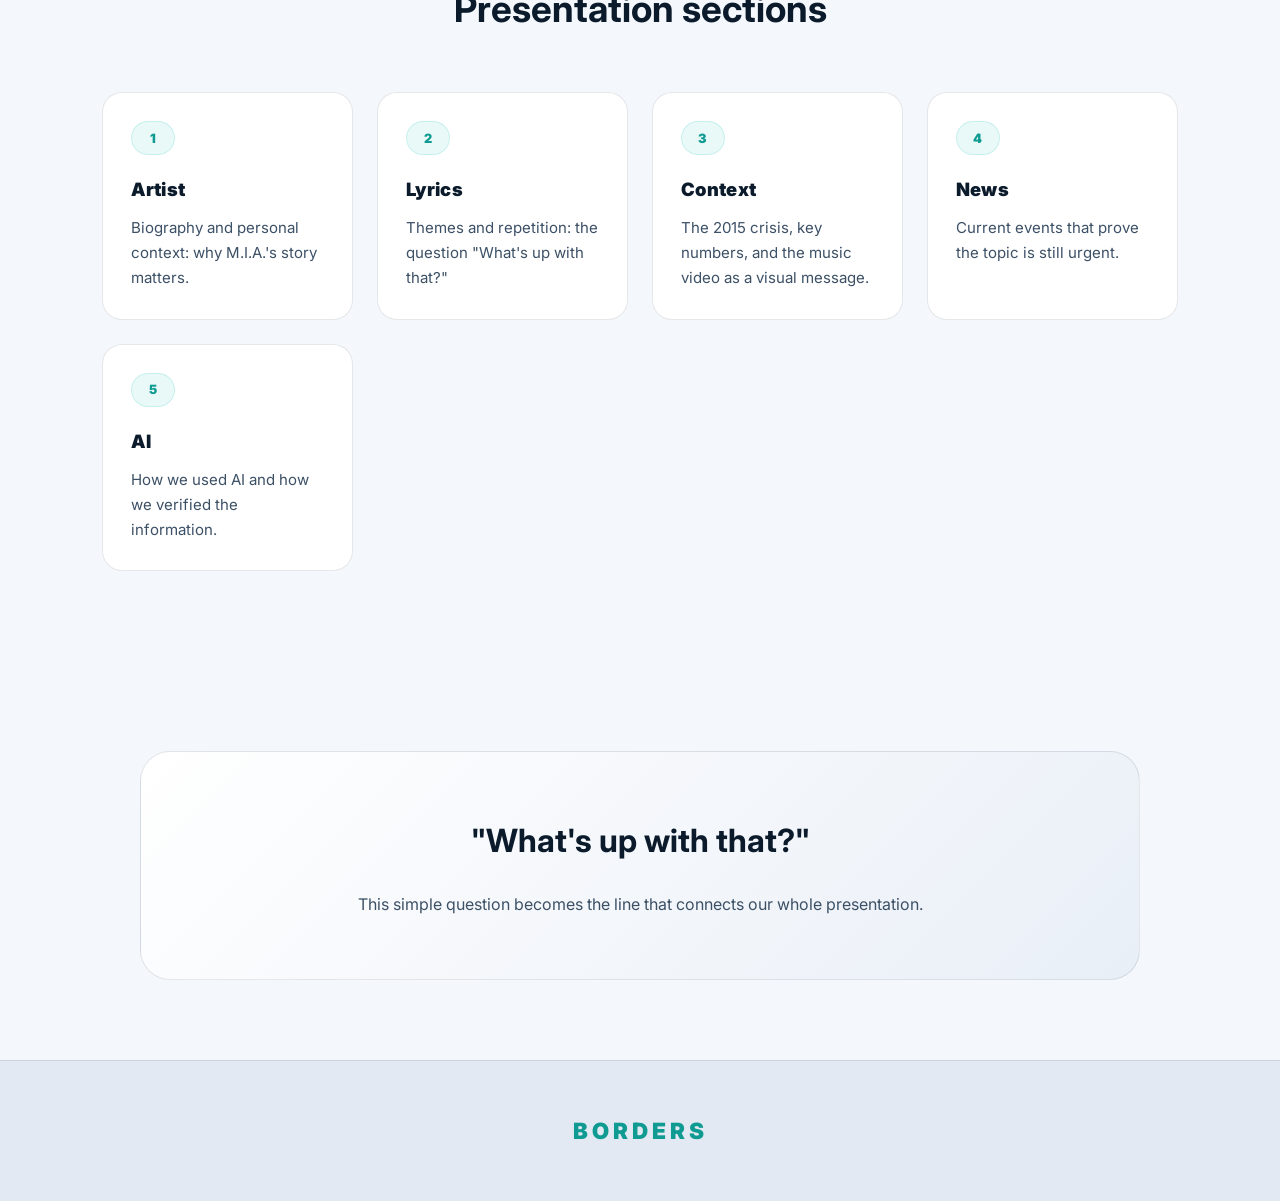
==== commit fa6301f8: "mudei tanta coisa que nem sei o que escrever no commit" ====
--- a/index.html
+++ b/index.html
@@ -3,9 +3,7 @@
   <head>
     <meta charset="UTF-8" />
     <meta name="viewport" content="width=device-width, initial-scale=1.0" />
-    <title data-pt="Borders | Entendendo a Migração Através da Música">
-      Borders | Understanding Migration Through Music
-    </title>
+    <title data-pt="Borders | Apresentação ao Vivo">Borders | Live Presentation</title>
     <link rel="stylesheet" href="style.css" />
   </head>
   <body>
@@ -18,94 +16,41 @@
           <li><a href="letra.html" data-pt="Letra">Lyrics</a></li>
           <li><a href="contexto.html" data-pt="Contexto">Context</a></li>
           <li><a href="noticias.html" data-pt="Notícias">News</a></li>
-          <li><a href="ia.html">AI</a></li>
+          <li><a href="ia.html" data-pt="IA">AI</a></li>
         </ul>
         <div class="nav-actions">
-          <button
-            class="nav-btn"
-            id="theme-toggle"
-            aria-label="Switch to light mode"
-          >
-            <svg
-              class="theme-icon-sun"
-              viewBox="0 0 24 24"
-              fill="none"
-              stroke-width="2"
-              stroke-linecap="round"
-              stroke-linejoin="round"
-            >
+          <button class="nav-btn" id="theme-toggle" aria-label="Switch to light mode">
+            <svg class="theme-icon-sun" viewBox="0 0 24 24" fill="none" stroke-width="2" stroke-linecap="round" stroke-linejoin="round">
               <circle cx="12" cy="12" r="4"></circle>
-              <path
-                d="M12 2v2M12 20v2M4.93 4.93l1.41 1.41M17.66 17.66l1.41 1.41M2 12h2M20 12h2M4.93 19.07l1.41-1.41M17.66 6.34l1.41-1.41"
-              ></path>
+              <path d="M12 2v2M12 20v2M4.93 4.93l1.41 1.41M17.66 17.66l1.41 1.41M2 12h2M20 12h2M4.93 19.07l1.41-1.41M17.66 6.34l1.41-1.41"></path>
             </svg>
-            <svg
-              class="theme-icon-moon"
-              viewBox="0 0 24 24"
-              fill="none"
-              stroke-width="2"
-              stroke-linecap="round"
-              stroke-linejoin="round"
-            >
+            <svg class="theme-icon-moon" viewBox="0 0 24 24" fill="none" stroke-width="2" stroke-linecap="round" stroke-linejoin="round">
               <path d="M21 12.79A9 9 0 1111.21 3a7 7 0 109.79 9.79z"></path>
             </svg>
           </button>
-          <button
-            class="nav-btn lang-btn"
-            id="lang-toggle"
-            aria-label="Mudar para português"
-          >
-            PT
-          </button>
+          <button class="nav-btn lang-btn" id="lang-toggle" aria-label="Mudar para português">PT</button>
         </div>
       </nav>
 
       <div class="hero-slides">
-        <div
-          class="hero-slide is-active"
-          style="background-image: url(&quot;img/28-border-wall.jpg&quot;)"
-        ></div>
-        <div
-          class="hero-slide"
-          style="background-image: url(&quot;img/Border_USA_Mexico.jpg&quot;)"
-        ></div>
-        <div
-          class="hero-slide"
-          style="
-            background-image: url(&quot;img/pngtree-mexican-border-fence-squats-down-at-sunset-picture-image_2655631.png&quot;);
-          "
-        ></div>
-        <div
-          class="hero-slide"
-          style="
-            background-image: url(&quot;img/pexels-photo-29655765.jpg&quot;);
-          "
-        ></div>
+        <div class="hero-slide is-active" style="background-image: url('img/28-border-wall.jpg')"></div>
+        <div class="hero-slide" style="background-image: url('img/Border_USA_Mexico.jpg')"></div>
+        <div class="hero-slide" style="background-image: url('img/pngtree-mexican-border-fence-squats-down-at-sunset-picture-image_2655631.png')"></div>
+        <div class="hero-slide" style="background-image: url('img/pexels-photo-29655765.jpg')"></div>
       </div>
 
       <div class="hero-overlay"></div>
 
       <div class="hero-content">
-        <span class="category" data-pt="PROJETO DE APRESENTAÇÃO DE INGLÊS"
-          >ENGLISH PRESENTATION PROJECT</span
-        >
+        <span class="category" data-pt="PROJETO DE INGLÊS">ENGLISH COURSE PROJECT</span>
         <h1>BORDERS</h1>
-        <h2 data-pt="Música, Migração e Direitos Humanos">
-          Music, Migration and Human Rights
-        </h2>
-        <p
-          data-pt="Uma exploração da música de M.I.A. e sua poderosa mensagem sobre refugiados, imigração, identidade e desigualdade no mundo moderno."
-        >
-          An exploration of M.I.A.'s song and its powerful message about
-          refugees, immigration, identity and inequality in the modern world.
+        <h2 data-pt="Música, migração e direitos humanos">Music, migration and human rights</h2>
+        <p data-pt="Versão enxuta para apresentação: menos leitura, mais apoio visual e palavras-chave para falar com segurança.">
+          A presentation version: less reading, more visual support and fast cue words for speaking.
         </p>
         <div class="hero-buttons">
-          <a href="#intro" class="btn-primary" data-pt="Começar a Ler"
-            >Start Reading</a
-          >
-          <a href="letra.html" class="btn-secondary" data-pt="Analisar a Letra"
-            >Analyze The Lyrics</a
-          >
+          <a href="#intro" class="btn-primary" data-pt="Começar">Start</a>
+          <a href="letra.html" class="btn-secondary" data-pt="Ir para a letra">Go to lyrics</a>
         </div>
       </div>
 
@@ -121,137 +66,115 @@
       <section id="intro" class="intro-section">
         <div class="section-title">
           <span data-pt="INTRODUÇÃO">INTRODUCTION</span>
-          <h2 data-pt="Por Que Borders É Importante">Why Borders Matters</h2>
+          <h2 data-pt="A ideia central">The main idea</h2>
         </div>
         <div class="intro-grid">
           <div class="card">
-            <h3 data-pt="A Música">The Song</h3>
-            <p
-              data-pt="Lançada em 2015, Borders se tornou uma das músicas mais discutidas de M.I.A. por abordar diretamente migração, refugiados e as barreiras que as pessoas enfrentam ao buscar segurança e oportunidades."
-            >
-              Released in 2015, Borders became one of the most discussed songs
-              by M.I.A. because it directly addresses migration, refugees and
-              the barriers people face when searching for safety and
-              opportunity.
+            <h3 data-pt="A música">The song</h3>
+            <p data-pt="Lançada em 2015, Borders usa pop e protesto para falar de migração.">
+              Released in 2015, Borders uses pop and protest to talk about migration.
             </p>
           </div>
           <div class="card">
-            <h3 data-pt="A Pergunta">The Question</h3>
-            <p
-              data-pt="Quem tem liberdade para circular pelo mundo? Quem é recebido e quem é rejeitado? Essas perguntas estão no centro da música, e ficam cada vez mais urgentes."
-            >
-              Who has the freedom to move around the world? Who is welcomed and
-              who is rejected? These questions sit at the center of the song -
-              repeated with growing urgency.
+            <h3 data-pt="A pergunta">The question</h3>
+            <p data-pt="Quem pode circular livremente e quem é barrado?">
+              Who can move freely, and who gets stopped?
             </p>
           </div>
           <div class="card">
-            <h3 data-pt="A Mensagem">The Message</h3>
-            <p
-              data-pt="Borders desafia o público a pensar sobre privilégio, nacionalidade, identidade e as consequências humanas da desigualdade global, conectando arte e ativismo."
-            >
-              Borders challenges the audience to think about privilege,
-              nationality, identity and the human consequences of global
-              inequality, connecting art and activism.
+            <h3 data-pt="Nosso foco">Our focus</h3>
+            <p data-pt="Mostrar como música, contexto e notícias se conectam.">
+              Show how music, context and current news connect.
             </p>
           </div>
         </div>
       </section>
-      </section>
 
-      <section class="highlight-section">
-        <div class="highlight-image">
-          <img
-            src="https://images.unsplash.com/photo-1521295121783-8a321d551ad2?auto=format&fit=crop&w=1200&q=80"
-            alt="Migration"
-          />
+      <section class="content-section">
+        <div class="section-title">
+          <span data-pt="FLUXO DA APRESENTAÇÃO">PRESENTATION FLOW</span>
+          <h2 data-pt="Seções da apresentação">Presentation sections</h2>
         </div>
-        <div class="highlight-text">
-          <span data-pt="IDEIA PRINCIPAL">MAIN IDEA</span>
-          <h2 data-pt="Mais Que Uma Música">More Than A Song</h2>
-          <p
-            data-pt="Borders não é apenas uma obra musical. É um comentário social que incentiva as pessoas a examinar como as fronteiras afetam vidas humanas e como as sociedades respondem a refugiados e imigrantes."
-          >
-            Borders is not only a musical work. It is a social commentary that
-            encourages people to examine how borders affect human lives and how
-            societies respond to refugees and immigrants.
-          </p>
-          <p
-            data-pt="Com letras fortes e uma narrativa visual marcante, M.I.A. transforma a música em uma conversa sobre liberdade, dignidade e direitos humanos, temas que seguem urgentes hoje."
-          >
-            Through provocative lyrics and powerful visual storytelling, M.I.A.
-            transforms music into a discussion about freedom, dignity and human
-            rights - themes that remain urgent today.
-          </p>
-        </div>
+        <ol class="flow-list">
+          <li>
+            <a href="artista.html">
+              <span class="step">1</span>
+              <span class="flow-text">
+                <span class="flow-title" data-pt="Artista">Artist</span>
+                <span
+                  class="flow-desc"
+                  data-pt="Biografia e contexto pessoal: por que a história de M.I.A. importa."
+                >
+                  Biography and personal context: why M.I.A.'s story matters.
+                </span>
+              </span>
+            </a>
+          </li>
+          <li>
+            <a href="letra.html">
+              <span class="step">2</span>
+              <span class="flow-text">
+                <span class="flow-title" data-pt="Letra">Lyrics</span>
+                <span
+                  class="flow-desc"
+                  data-pt="Temas e repetição: a pergunta &quot;What’s up with that?&quot;."
+                >
+                  Themes and repetition: the question "What's up with that?"
+                </span>
+              </span>
+            </a>
+          </li>
+          <li>
+            <a href="contexto.html">
+              <span class="step">3</span>
+              <span class="flow-text">
+                <span class="flow-title" data-pt="Contexto">Context</span>
+                <span
+                  class="flow-desc"
+                  data-pt="Crise de 2015, números e o videoclipe como mensagem visual."
+                >
+                  The 2015 crisis, key numbers, and the music video as a visual message.
+                </span>
+              </span>
+            </a>
+          </li>
+          <li>
+            <a href="noticias.html">
+              <span class="step">4</span>
+              <span class="flow-text">
+                <span class="flow-title" data-pt="Notícias">News</span>
+                <span
+                  class="flow-desc"
+                  data-pt="Atualidades que provam que o tema continua urgente."
+                >
+                  Current events that prove the topic is still urgent.
+                </span>
+              </span>
+            </a>
+          </li>
+          <li>
+            <a href="ia.html">
+              <span class="step">5</span>
+              <span class="flow-text">
+                <span class="flow-title" data-pt="IA">AI</span>
+                <span
+                  class="flow-desc"
+                  data-pt="Como usamos IA e como verificamos as informações."
+                >
+                  How we used AI and how we verified the information.
+                </span>
+              </span>
+            </a>
+          </li>
+        </ol>
       </section>
 
       <section class="quote-section">
         <div class="quote-box">
-          <h2 data-pt='"O que há de errado com isso?"'>
-            "What's up with that?"
-          </h2>
-          <p
-            data-pt="A pergunta repetida ao longo da música convida os ouvintes a questionar cada sistema de controle, cada barreira e cada desigualdade que define quem pode se mover livremente pelo mundo."
-          >
-            The repeated question throughout the song invites listeners to
-            challenge every system of control, every barrier and every
-            inequality that defines who is free to move around the world.
+          <h2 data-pt='"O que há de errado com isso?"'>"What's up with that?"</h2>
+          <p data-pt="Essa pergunta simples vira a linha que conecta toda a nossa apresentação.">
+            This simple question becomes the line that connects our whole presentation.
           </p>
-        </div>
-      </section>
-
-      <section class="navigation-section">
-        <div class="section-title">
-          <span data-pt="EXPLORAR">EXPLORE</span>
-          <h2 data-pt="Continue A Jornada">Continue The Journey</h2>
-        </div>
-        <div class="page-grid">
-          <a href="artista.html" class="page-card">
-            <h3 data-pt="Artista">Artist</h3>
-            <p
-              data-pt="Conheça M.I.A., sua história de vida e as experiências pessoais que moldaram a mensagem de Borders."
-            >
-              Learn about M.I.A., her life story and the personal experiences
-              that shaped the message of Borders.
-            </p>
-          </a>
-          <a href="letra.html" class="page-card">
-            <h3 data-pt="Letra">Lyrics</h3>
-            <p
-              data-pt="Explore trechos da música, seu simbolismo e a análise tema por tema da letra de Borders."
-            >
-              Explore excerpts from the song, its symbolism and a theme-by-theme
-              analysis of Borders' lyrics.
-            </p>
-          </a>
-          <a href="contexto.html" class="page-card">
-            <h3 data-pt="Contexto">Context</h3>
-            <p
-              data-pt="Entenda as questões históricas, sociais e políticas ligadas à música, com dados e exemplos reais."
-            >
-              Understand the real historical, social and political issues
-              connected to the song - with data and concrete examples.
-            </p>
-          </a>
-          <a href="noticias.html" class="page-card">
-            <h3 data-pt="Notícias">News</h3>
-            <p
-              data-pt="Veja como os temas de Borders continuam nas manchetes de hoje, em assuntos como migração, crises humanitárias e políticas de fronteira."
-            >
-              See how Borders' themes remain alive in today's headlines -
-              migration, humanitarian crises and border policies.
-            </p>
-          </a>
-          <a href="ia.html" class="page-card">
-            <h3 data-pt="Pesquisa & IA">Research & AI</h3>
-            <p
-              data-pt="Descubra como usamos Inteligência Artificial na pesquisa e o que aprendemos sobre seus limites."
-            >
-              Discover how we used Artificial Intelligence in our research
-              process - and what we learned about its limitations.
-            </p>
-          </a>
         </div>
       </section>
     </main>
@@ -259,7 +182,6 @@
     <footer>
       <a href="#" class="footer-logo">BORDERS</a>
     </footer>
-
     <script src="script.js"></script>
   </body>
 </html>
--- a/style.css
+++ b/style.css
@@ -325,6 +325,16 @@
     font-size:2.3rem;
 }
 
+.key-line{
+    max-width:760px;
+    margin:0 auto 40px;
+    text-align:center;
+    font-size:1.3rem;
+    font-weight:700;
+    line-height:1.5;
+    color:var(--accent);
+}
+
 .intro-section,
 .navigation-section,
 .content-section,
@@ -424,18 +434,66 @@
 .content-card{
     max-width:1100px;
     margin:auto;
+    background:transparent;
+    border:none;
+    border-radius:0;
+    padding:0;
+}
+
+.content-card p{
+    color:var(--text-soft);
+    margin-bottom:18px;
+}
+
+.content-card p:last-child{ margin-bottom:0; }
+
+.talk-points{
+    list-style:none;
+    display:grid;
+    grid-template-columns:repeat(auto-fit,minmax(220px,1fr));
+    gap:18px;
+    padding:0;
+    margin:0;
+    counter-reset:talkPoint;
+}
+
+.talk-points li{
+    position:relative;
     background:var(--card);
     border:1px solid var(--border);
-    border-radius:24px;
-    padding:45px;
-}
-
-.content-card p{
-    color:var(--text-soft);
-    margin-bottom:18px;
-}
-
-.content-card p:last-child{ margin-bottom:0; }
+    border-radius:20px;
+    padding:24px 24px 24px 68px;
+    color:var(--text-soft);
+    line-height:1.65;
+    min-height:100%;
+    transition:transform .3s ease,border-color .3s ease,background .4s ease,color .4s ease,box-shadow .3s ease;
+}
+
+.talk-points li::before{
+    counter-increment:talkPoint;
+    content:counter(talkPoint, decimal-leading-zero);
+    position:absolute;
+    top:22px;
+    left:22px;
+    width:34px;
+    height:34px;
+    border-radius:12px;
+    display:flex;
+    align-items:center;
+    justify-content:center;
+    background:rgba(78,205,196,0.14);
+    border:1px solid rgba(78,205,196,0.26);
+    color:var(--accent);
+    font-size:.75rem;
+    font-weight:800;
+    letter-spacing:1px;
+}
+
+.talk-points li:hover{
+    transform:translateY(-6px);
+    border-color:rgba(78,205,196,0.34);
+    box-shadow:0 18px 38px rgba(0,0,0,.18);
+}
 
 .analysis-grid{
     padding:100px 8%;
@@ -715,16 +773,16 @@
 }
 
 .news-card h3{
-    font-size:1.15rem;
-    line-height:1.5;
-    margin-bottom:14px;
+    font-size:1.02rem;
+    line-height:1.45;
+    margin-bottom:12px;
 }
 
 .news-card p{
     color:var(--text-soft);
-    font-size:.9rem;
-    line-height:1.7;
-    margin-bottom:18px;
+    font-size:.84rem;
+    line-height:1.62;
+    margin-bottom:16px;
     flex:1;
 }
 
@@ -743,7 +801,7 @@
 }
 
 .news-connection p{
-    font-size:.82rem;
+    font-size:.78rem;
     color:var(--text-soft);
     margin:0;
     font-style:italic;
@@ -820,6 +878,58 @@
 .prompt-section{
     max-width:1100px;
     margin:0 auto;
+}
+
+.prompt-gallery-note{
+    max-width:760px;
+    margin:0 auto 28px;
+    color:var(--text-soft);
+    text-align:center;
+    font-size:.95rem;
+}
+
+.prompt-gallery{
+    display:grid;
+    grid-template-columns:repeat(auto-fit,minmax(260px,1fr));
+    gap:24px;
+}
+
+.prompt-photo-card{
+    background:#050d19;
+    border:1px solid rgba(78,205,196,0.2);
+    border-radius:18px;
+    padding:24px;
+}
+
+:root[data-theme="light"] .prompt-photo-card{
+    background:#e3e9f2;
+    border-color:rgba(15,155,146,.2);
+}
+
+.prompt-photo-frame{
+    min-height:240px;
+    border:2px dashed rgba(78,205,196,0.35);
+    border-radius:16px;
+    padding:24px;
+    display:flex;
+    align-items:center;
+    justify-content:center;
+    text-align:center;
+    color:var(--text-soft);
+    background:rgba(78,205,196,0.04);
+    line-height:1.6;
+}
+
+:root[data-theme="light"] .prompt-photo-frame{
+    border-color:rgba(15,155,146,.28);
+    background:rgba(15,155,146,.05);
+}
+
+.prompt-photo-card p{
+    color:var(--text-soft);
+    margin-top:14px;
+    margin-bottom:0;
+    font-size:.88rem;
 }
 
 .prompt-box{
@@ -1009,6 +1119,7 @@
     .lyric-theme-grid{ grid-template-columns:1fr; }
     .ia-grid{ grid-template-columns:1fr; }
     .stat-banner{ grid-template-columns:repeat(2,1fr); }
+    .prompt-photo-frame{ min-height:200px; }
     .nav-actions{ gap:8px; }
     .nav-btn{ width:38px; height:38px; }
     .hero-dots{ bottom:20px; }
@@ -1024,3 +1135,90 @@
     }
     .reveal{ opacity:1; transform:none; transition:none; }
 }
+
+
+
+.flow-list{
+    max-width:1200px;
+    margin:0 auto;
+    padding:0;
+    list-style:none;
+    display:grid;
+    grid-template-columns:repeat(auto-fit,minmax(240px,1fr));
+    gap:24px;
+}
+
+.flow-list li{
+    min-width:0;
+}
+
+.flow-list a{
+    display:flex;
+    flex-direction:column;
+    align-items:flex-start;
+    gap:18px;
+    min-height:100%;
+    padding:28px;
+    border-radius:20px;
+    border:1px solid var(--border);
+    background:var(--card);
+    color:var(--text);
+    text-decoration:none;
+    transition:transform .3s ease,border-color .3s ease,box-shadow .3s ease,background .4s ease,color .4s ease;
+}
+
+.flow-list a:hover{
+    transform:translateY(-8px);
+    border-color:rgba(78,205,196,0.34);
+    box-shadow:0 20px 42px rgba(0,0,0,.18);
+}
+
+.flow-list .step{
+    min-width:44px;
+    height:34px;
+    padding:0 14px;
+    border-radius:999px;
+    display:flex;
+    align-items:center;
+    justify-content:center;
+    font-weight:900;
+    color:var(--accent);
+    background:rgba(78,205,196,0.12);
+    border:1px solid rgba(78,205,196,0.22);
+    flex-shrink:0;
+    font-size:.8rem;
+    letter-spacing:1px;
+}
+
+.flow-text{
+    display:flex;
+    flex-direction:column;
+    gap:10px;
+    min-width:0;
+}
+
+.flow-title{
+    font-size:1.15rem;
+    font-weight:900;
+    letter-spacing:.3px;
+}
+
+.flow-desc{
+    color:var(--text-soft);
+    font-size:.94rem;
+    line-height:1.65;
+}
+
+@media(max-width:700px){
+    .talk-points{
+        grid-template-columns:1fr;
+    }
+
+    .talk-points li{
+        padding:22px 22px 22px 62px;
+    }
+
+    .flow-list{
+        grid-template-columns:1fr;
+    }
+}
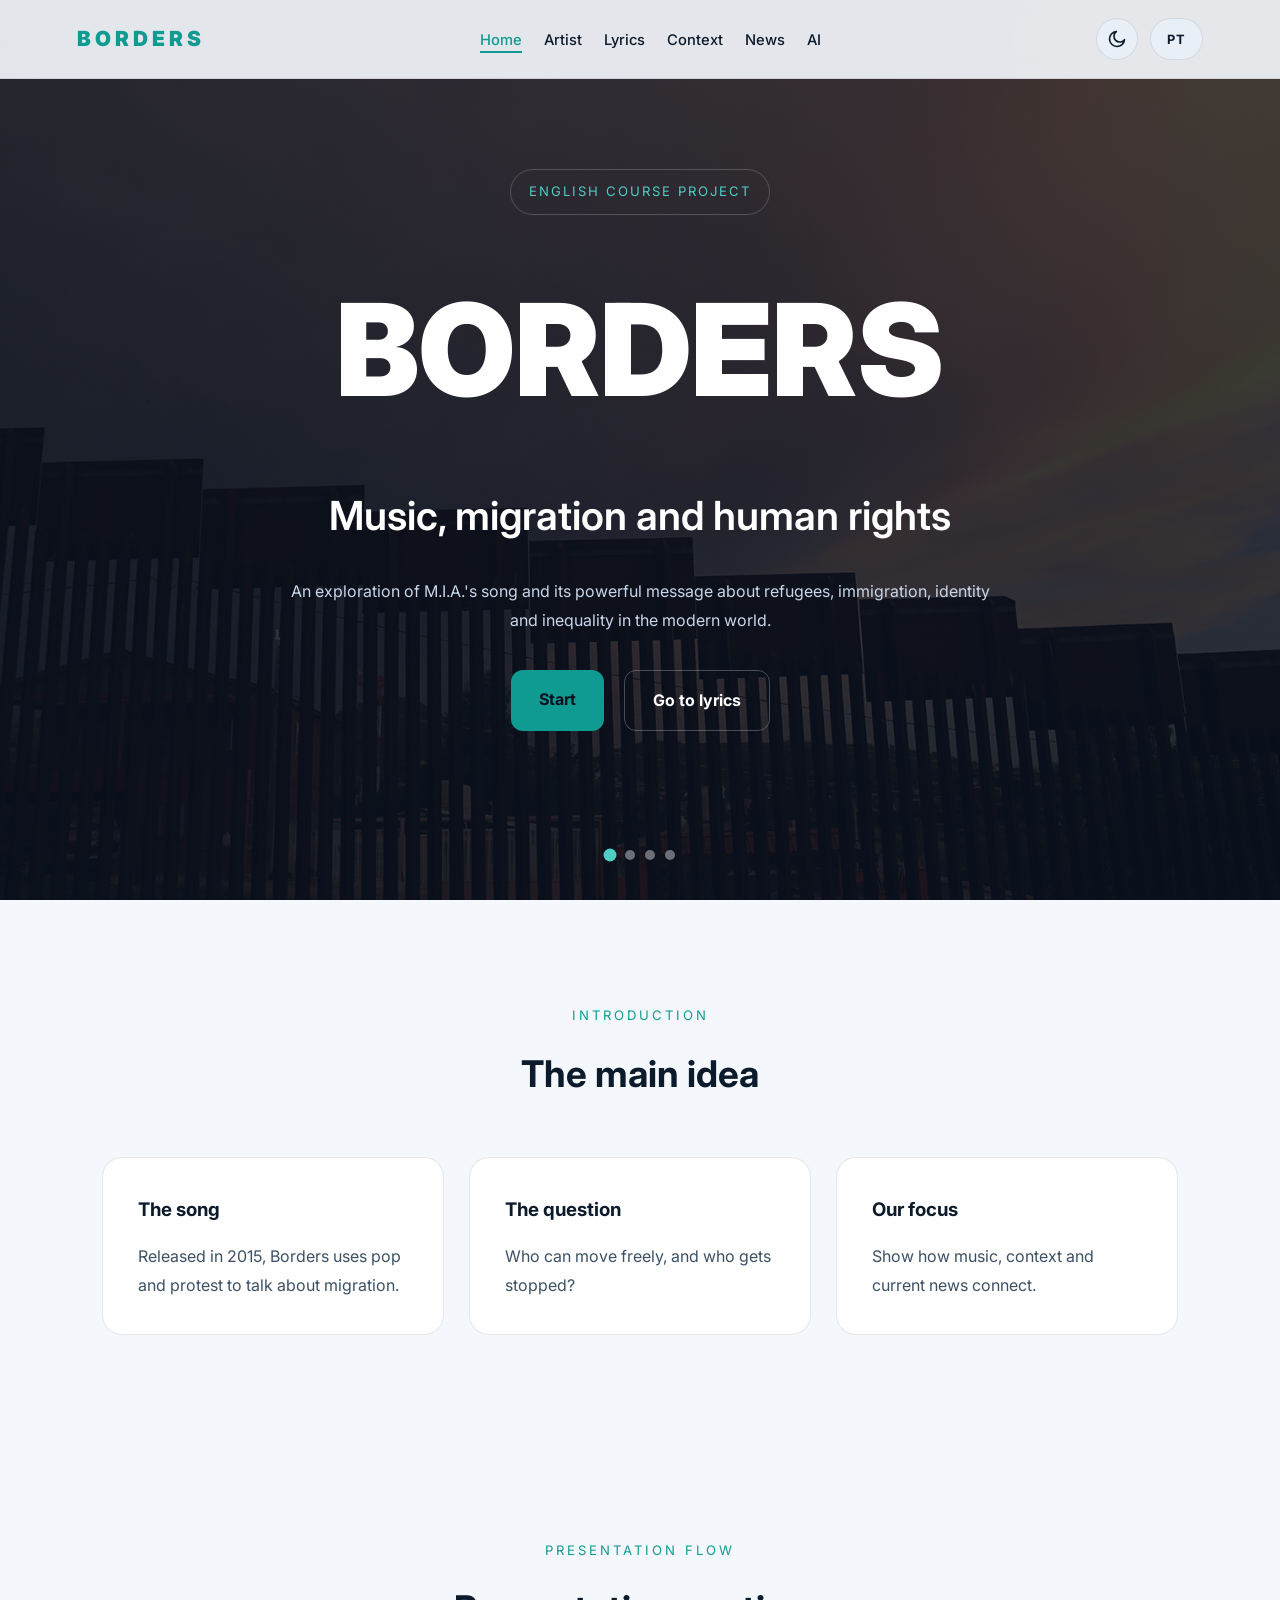
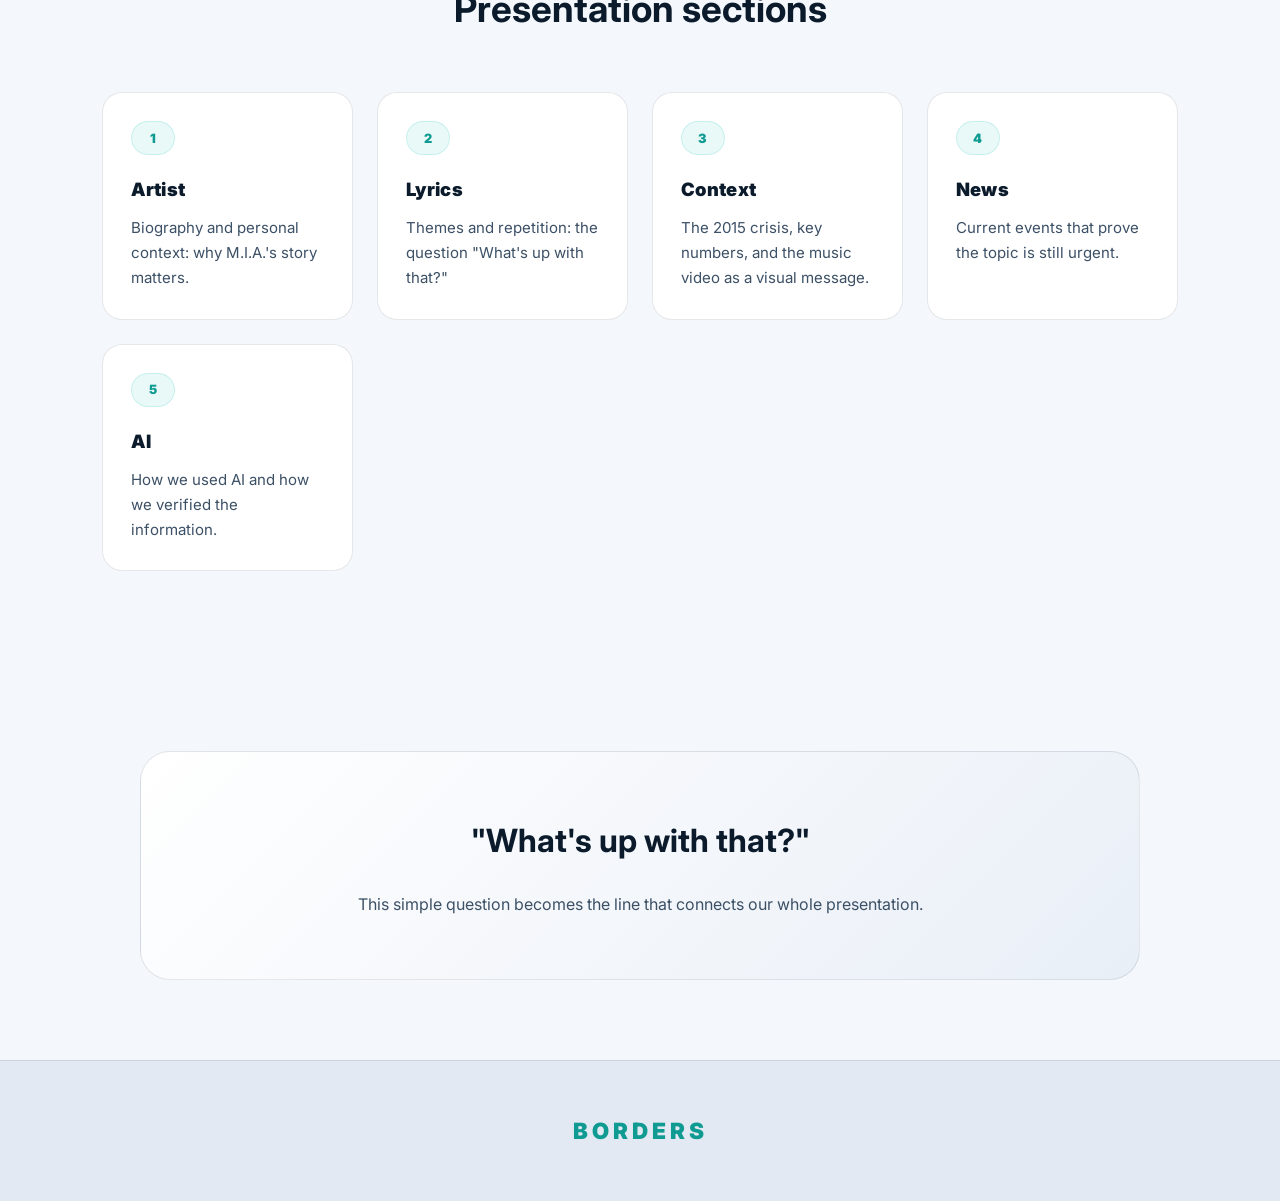
==== commit 4d5616a7: "mudanças no index.html" ====
--- a/index.html
+++ b/index.html
@@ -10,6 +10,11 @@
     <header class="hero">
       <nav class="navbar">
         <div class="logo">BORDERS</div>
+        <button class="hamburger" id="hamburger-toggle" aria-label="Toggle menu" aria-expanded="false">
+          <span></span>
+          <span></span>
+          <span></span>
+        </button>
         <ul class="menu">
           <li><a href="index.html" data-pt="Início">Home</a></li>
           <li><a href="artista.html" data-pt="Artista">Artist</a></li>
@@ -45,8 +50,8 @@
         <span class="category" data-pt="PROJETO DE INGLÊS">ENGLISH COURSE PROJECT</span>
         <h1>BORDERS</h1>
         <h2 data-pt="Música, migração e direitos humanos">Music, migration and human rights</h2>
-        <p data-pt="Versão enxuta para apresentação: menos leitura, mais apoio visual e palavras-chave para falar com segurança.">
-          A presentation version: less reading, more visual support and fast cue words for speaking.
+        <p data-pt="Uma análise da música de M.I.A. e sua poderosa mensagem sobre refugiados, imigração, identidade e desigualdade no mundo moderno. ">
+          An exploration of M.I.A.'s song and its powerful message about refugees, immigration, identity and inequality in the modern world.
         </p>
         <div class="hero-buttons">
           <a href="#intro" class="btn-primary" data-pt="Começar">Start</a>
--- a/style.css
+++ b/style.css
@@ -14,7 +14,6 @@
     --hero-text-soft:#c9d6ea;
     --hero-accent:#4ecdc4;
 }
-
 :root[data-theme="light"]{
     --bg:#f4f7fb;
     --bg-light:#e9eff7;
@@ -26,17 +25,14 @@
     --border:rgba(11,27,43,0.1);
     --footer-bg:#e3e9f2;
 }
-
 *{
     margin:0;
     padding:0;
     box-sizing:border-box;
 }
-
 html{
     scroll-behavior:smooth;
 }
-
 body{
     font-family:'Inter',sans-serif;
     background:var(--bg);
@@ -45,17 +41,14 @@
     overflow-x:hidden;
     transition:background .4s ease,color .4s ease;
 }
-
 a{
     text-decoration:none;
     color:var(--accent);
 }
-
 img{
     width:100%;
     display:block;
 }
-
 .navbar{
     position:fixed;
     top:0;
@@ -71,17 +64,14 @@
     border-bottom:1px solid var(--border);
     transition:background .4s ease,border-color .4s ease;
 }
-
 :root[data-theme="light"] .navbar{
     background:rgba(244,247,251,0.92);
 }
-
 .nav-actions{
     display:flex;
     align-items:center;
     gap:12px;
 }
-
 .nav-btn{
     display:flex;
     align-items:center;
@@ -96,18 +86,15 @@
     transition:.3s;
     font-family:'Inter',sans-serif;
 }
-
 .nav-btn:hover{
     transform:translateY(-3px);
     border-color:var(--accent);
 }
-
 .nav-btn svg{
     width:20px;
     height:20px;
     stroke:var(--text);
 }
-
 .lang-btn{
     width:auto;
     padding:0 16px;
@@ -116,41 +103,34 @@
     font-weight:700;
     letter-spacing:1px;
 }
-
 .theme-icon-moon{ display:none; }
 :root[data-theme="light"] .theme-icon-sun{ display:none; }
 :root[data-theme="light"] .theme-icon-moon{ display:block; }
-
 .logo{
     font-size:1.3rem;
     font-weight:900;
     letter-spacing:4px;
     color:var(--accent);
 }
-
 .menu{
     display:flex;
     gap:22px;
     list-style:none;
 }
-
 .menu a{
     color:var(--text);
     font-weight:500;
     font-size:.92rem;
     transition:0.3s;
 }
-
 .menu a:hover{
     color:var(--accent);
 }
-
 .menu a.active{
     color:var(--accent);
     border-bottom:2px solid var(--accent);
     padding-bottom:2px;
 }
-
 .hero{
     min-height:100vh;
     position:relative;
@@ -160,13 +140,11 @@
     justify-content:center;
     text-align:center;
 }
-
 .hero-slides{
     position:absolute;
     inset:0;
     z-index:0;
 }
-
 .hero-slide{
     position:absolute;
     inset:0;
@@ -175,16 +153,13 @@
     opacity:0;
     transition:opacity 1.6s ease;
 }
-
 .hero-slide.is-active{ opacity:1; }
-
 .hero-overlay{
     position:absolute;
     inset:0;
     z-index:1;
     background:linear-gradient(rgba(7,17,31,0.75),rgba(7,17,31,0.85));
 }
-
 .hero-dots{
     position:absolute;
     bottom:40px;
@@ -194,7 +169,6 @@
     display:flex;
     gap:10px;
 }
-
 .hero-dot{
     width:10px;
     height:10px;
@@ -205,19 +179,16 @@
     cursor:pointer;
     transition:.3s;
 }
-
 .hero-dot.is-active{
     background:var(--hero-accent);
     transform:scale(1.3);
 }
-
 .hero-content{
     position:relative;
     z-index:2;
     width:90%;
     max-width:900px;
 }
-
 .category{
     display:inline-block;
     padding:10px 18px;
@@ -228,56 +199,47 @@
     font-size:.82rem;
     letter-spacing:2px;
 }
-
 .hero h1{
     font-size:clamp(4rem,10vw,8rem);
     font-weight:900;
     margin-bottom:15px;
     color:var(--hero-text);
 }
-
 .hero h2{
     font-size:clamp(1.4rem,4vw,2.5rem);
     font-weight:600;
     margin-bottom:25px;
     color:var(--hero-text);
 }
-
 .hero p{
     max-width:700px;
     margin:auto;
     color:var(--hero-text-soft);
     margin-bottom:35px;
 }
-
 .hero-buttons{
     display:flex;
     gap:20px;
     justify-content:center;
     flex-wrap:wrap;
 }
-
 .btn-primary,.btn-secondary{
     padding:15px 28px;
     border-radius:12px;
     transition:.3s;
     font-weight:700;
 }
-
 .btn-primary{
     background:var(--accent);
     color:#07111f;
 }
-
 .btn-secondary{
     border:1px solid rgba(255,255,255,.25);
     color:white;
 }
-
 .btn-primary:hover,.btn-secondary:hover{
     transform:translateY(-4px);
 }
-
 .page-hero{
     padding-top:160px;
     padding-bottom:100px;
@@ -285,46 +247,38 @@
     background-size:cover;
     background-position:center;
 }
-
 .page-title{
     width:90%;
     max-width:900px;
     margin:auto;
 }
-
 .page-title span{
     color:var(--hero-accent);
     letter-spacing:3px;
     font-size:.82rem;
 }
-
 .page-title h1{
     font-size:clamp(2.5rem,6vw,4rem);
     margin-top:15px;
     margin-bottom:20px;
     color:var(--hero-text);
 }
-
 .page-title p{
     color:var(--hero-text-soft);
 }
-
 .section-title{
     text-align:center;
     margin-bottom:50px;
 }
-
 .section-title span{
     color:var(--accent);
     letter-spacing:3px;
     font-size:.82rem;
 }
-
 .section-title h2{
     margin-top:12px;
     font-size:2.3rem;
 }
-
 .key-line{
     max-width:760px;
     margin:0 auto 40px;
@@ -334,7 +288,6 @@
     line-height:1.5;
     color:var(--accent);
 }
-
 .intro-section,
 .navigation-section,
 .content-section,
@@ -347,13 +300,11 @@
 .ia-section{
     padding:100px 8%;
 }
-
 .intro-grid{
     display:grid;
     grid-template-columns:repeat(auto-fit,minmax(260px,1fr));
     gap:25px;
 }
-
 .card{
     background:var(--card);
     padding:35px;
@@ -361,39 +312,30 @@
     border:1px solid var(--border);
     transition:.3s;
 }
-
 .card:hover{ transform:translateY(-8px); }
-
 .card h3{ margin-bottom:15px; }
 .card p{ color:var(--text-soft); }
-
 .highlight-section{
     display:grid;
     grid-template-columns:1fr 1fr;
     gap:50px;
     align-items:center;
 }
-
 .highlight-image img{ border-radius:24px; }
-
 .highlight-text span{
     color:var(--accent);
     letter-spacing:3px;
     font-size:.82rem;
 }
-
 .highlight-text h2{
     font-size:3rem;
     margin:20px 0;
 }
-
 .highlight-text p{
     color:var(--text-soft);
     margin-bottom:15px;
 }
-
 .quote-section{ padding:80px 8%; }
-
 .quote-box{
     max-width:1000px;
     margin:auto;
@@ -403,20 +345,16 @@
     padding:60px;
     text-align:center;
 }
-
 .quote-box h2{
     font-size:2rem;
     margin-bottom:20px;
 }
-
 .quote-box p{ color:var(--text-soft); }
-
 .page-grid{
     display:grid;
     grid-template-columns:repeat(auto-fit,minmax(260px,1fr));
     gap:25px;
 }
-
 .page-card{
     background:var(--card);
     border-radius:20px;
@@ -425,12 +363,9 @@
     color:var(--text);
     transition:.3s;
 }
-
 .page-card:hover{ transform:translateY(-8px); }
-
 .page-card h3{ margin-bottom:15px; }
 .page-card p{ color:var(--text-soft); }
-
 .content-card{
     max-width:1100px;
     margin:auto;
@@ -439,14 +374,11 @@
     border-radius:0;
     padding:0;
 }
-
 .content-card p{
     color:var(--text-soft);
     margin-bottom:18px;
 }
-
 .content-card p:last-child{ margin-bottom:0; }
-
 .talk-points{
     list-style:none;
     display:grid;
@@ -456,7 +388,6 @@
     margin:0;
     counter-reset:talkPoint;
 }
-
 .talk-points li{
     position:relative;
     background:var(--card);
@@ -468,7 +399,6 @@
     min-height:100%;
     transition:transform .3s ease,border-color .3s ease,background .4s ease,color .4s ease,box-shadow .3s ease;
 }
-
 .talk-points li::before{
     counter-increment:talkPoint;
     content:counter(talkPoint, decimal-leading-zero);
@@ -488,20 +418,17 @@
     font-weight:800;
     letter-spacing:1px;
 }
-
 .talk-points li:hover{
     transform:translateY(-6px);
     border-color:rgba(78,205,196,0.34);
     box-shadow:0 18px 38px rgba(0,0,0,.18);
 }
-
 .analysis-grid{
     padding:100px 8%;
     display:grid;
     grid-template-columns:repeat(auto-fit,minmax(220px,1fr));
     gap:25px;
 }
-
 .analysis-box{
     background:var(--card);
     border-radius:20px;
@@ -509,20 +436,16 @@
     text-align:center;
     border:1px solid var(--border);
 }
-
 .analysis-box h3{
     margin-bottom:10px;
     color:var(--accent);
 }
-
 .analysis-box p{ color:var(--text-soft); }
-
 .stats-section{
     display:grid;
     grid-template-columns:repeat(auto-fit,minmax(250px,1fr));
     gap:25px;
 }
-
 .stat-box{
     background:var(--card);
     padding:35px;
@@ -530,14 +453,11 @@
     border:1px solid var(--border);
     text-align:center;
 }
-
 .stat-box h3{
     color:var(--accent);
     margin-bottom:10px;
 }
-
 .stat-box p{ color:var(--text-soft); }
-
 .conclusion-card{
     max-width:1000px;
     margin:auto;
@@ -547,52 +467,43 @@
     border-radius:30px;
     text-align:center;
 }
-
 .conclusion-card span{
     color:var(--accent);
     letter-spacing:3px;
     font-size:.82rem;
 }
-
 .conclusion-card h2{
     font-size:2.5rem;
     margin:20px 0;
 }
-
 .conclusion-card p{
     color:var(--text-soft);
     margin-bottom:15px;
 }
-
 footer{
     padding:50px 8%;
     text-align:center;
     border-top:1px solid var(--border);
     background:var(--footer-bg);
 }
-
 footer h3{ margin-bottom:10px; }
 footer p{ color:var(--text-soft); }
-
 .footer-logo{
     font-size:1.4rem;
     font-weight:900;
     letter-spacing:4px;
     color:var(--accent);
 }
-
 ::-webkit-scrollbar{ width:10px; }
 ::-webkit-scrollbar-thumb{
     background:var(--accent);
     border-radius:20px;
 }
-
 .video-section{
     background:var(--bg-light);
     border-top:1px solid var(--border);
     border-bottom:1px solid var(--border);
 }
-
 .video-wrapper{
     position:relative;
     padding-bottom:56.25%;
@@ -604,14 +515,12 @@
     border:1px solid var(--border);
     box-shadow:0 30px 80px rgba(0,0,0,.4);
 }
-
 .video-wrapper iframe{
     position:absolute;
     top:0;left:0;
     width:100%;height:100%;
     border:none;
 }
-
 .lyric-theme-grid{
     display:grid;
     grid-template-columns:repeat(auto-fit,minmax(320px,1fr));
@@ -619,7 +528,6 @@
     max-width:1200px;
     margin:0 auto;
 }
-
 .lyric-theme-card{
     background:var(--card);
     border:1px solid var(--border);
@@ -629,7 +537,6 @@
     overflow:hidden;
     transition:.3s;
 }
-
 .lyric-theme-card::before{
     content:'';
     position:absolute;
@@ -638,9 +545,7 @@
     height:100%;
     background:var(--accent);
 }
-
 .lyric-theme-card:hover{ transform:translateY(-6px); }
-
 .lyric-theme-card .theme-number{
     font-size:.75rem;
     font-weight:700;
@@ -648,18 +553,15 @@
     color:var(--accent);
     margin-bottom:10px;
 }
-
 .lyric-theme-card h3{
     font-size:1.3rem;
     margin-bottom:12px;
 }
-
 .lyric-theme-card p{
     color:var(--text-soft);
     margin-bottom:16px;
     font-size:.95rem;
 }
-
 .lyric-translation{
     background:rgba(78,205,196,0.08);
     border:1px solid rgba(78,205,196,0.2);
@@ -667,7 +569,6 @@
     padding:14px 16px;
     margin-top:16px;
 }
-
 .lyric-translation .label{
     font-size:.72rem;
     font-weight:700;
@@ -675,14 +576,12 @@
     color:var(--accent);
     margin-bottom:6px;
 }
-
 .lyric-translation p{
     color:var(--text);
     font-style:italic;
     margin:0;
     font-size:.9rem;
 }
-
 .central-quote{
     max-width:800px;
     margin:50px auto 0;
@@ -692,7 +591,6 @@
     padding:50px;
     text-align:center;
 }
-
 .central-quote .quote-text{
     font-size:2.2rem;
     font-weight:900;
@@ -700,13 +598,11 @@
     letter-spacing:2px;
     margin-bottom:15px;
 }
-
 .central-quote p{
     color:var(--text-soft);
     max-width:600px;
     margin:0 auto;
 }
-
 .news-grid{
     display:grid;
     grid-template-columns:repeat(auto-fit,minmax(340px,1fr));
@@ -714,7 +610,6 @@
     max-width:1300px;
     margin:0 auto;
 }
-
 .news-card{
     background:var(--card);
     border:1px solid var(--border);
@@ -724,20 +619,16 @@
     display:flex;
     flex-direction:column;
 }
-
 .news-card:hover{ transform:translateY(-6px); }
-
 .news-card-top{
     padding:28px 28px 0;
 }
-
 .news-card-body{
     padding:0 28px 28px;
     flex:1;
     display:flex;
     flex-direction:column;
 }
-
 .news-tag{
     display:inline-block;
     padding:5px 14px;
@@ -747,13 +638,11 @@
     letter-spacing:1.5px;
     margin-bottom:16px;
 }
-
 .tag-crisis{ background:rgba(255,100,100,.15); color:#ff6464; }
 .tag-policy{ background:rgba(110,168,254,.15); color:var(--accent2); }
 .tag-data{ background:rgba(78,205,196,.15); color:var(--accent); }
 .tag-climate{ background:rgba(100,200,100,.15); color:#64c864; }
 .tag-rights{ background:rgba(255,180,50,.15); color:#ffb432; }
-
 .news-date{
     font-size:.78rem;
     color:var(--text-soft);
@@ -762,7 +651,6 @@
     align-items:center;
     gap:8px;
 }
-
 .news-date::before{
     content:'';
     display:inline-block;
@@ -771,13 +659,11 @@
     border-radius:50%;
     background:var(--accent);
 }
-
 .news-card h3{
     font-size:1.02rem;
     line-height:1.45;
     margin-bottom:12px;
 }
-
 .news-card p{
     color:var(--text-soft);
     font-size:.84rem;
@@ -785,13 +671,11 @@
     margin-bottom:16px;
     flex:1;
 }
-
 .news-connection{
     border-top:1px solid var(--border);
     padding-top:16px;
     margin-top:auto;
 }
-
 .news-connection .conn-label{
     font-size:.7rem;
     font-weight:700;
@@ -799,14 +683,12 @@
     color:var(--accent);
     margin-bottom:6px;
 }
-
 .news-connection p{
     font-size:.78rem;
     color:var(--text-soft);
     margin:0;
     font-style:italic;
 }
-
 .stat-banner{
     background:linear-gradient(135deg,var(--card),var(--bg-light));
     border:1px solid var(--border);
@@ -818,7 +700,6 @@
     gap:30px;
     text-align:center;
 }
-
 .stat-item .stat-number{
     font-size:2.8rem;
     font-weight:900;
@@ -826,19 +707,16 @@
     line-height:1;
     margin-bottom:8px;
 }
-
 .stat-item .stat-label{
     font-size:.85rem;
     color:var(--text-soft);
     line-height:1.4;
 }
-
 .ia-grid{
     display:grid;
     grid-template-columns:repeat(auto-fit,minmax(320px,1fr));
     gap:28px;
 }
-
 .ia-card{
     background:var(--card);
     border:1px solid var(--border);
@@ -846,9 +724,7 @@
     padding:35px;
     transition:.3s;
 }
-
 .ia-card:hover{ transform:translateY(-4px); }
-
 .ia-card .ia-number{
     width:42px;
     height:42px;
@@ -863,23 +739,19 @@
     margin-bottom:18px;
     font-size:1.1rem;
 }
-
 .ia-card h3{
     margin-bottom:12px;
     font-size:1.1rem;
 }
-
 .ia-card p{
     color:var(--text-soft);
     font-size:.9rem;
     line-height:1.7;
 }
-
 .prompt-section{
     max-width:1100px;
     margin:0 auto;
 }
-
 .prompt-gallery-note{
     max-width:760px;
     margin:0 auto 28px;
@@ -887,25 +759,21 @@
     text-align:center;
     font-size:.95rem;
 }
-
 .prompt-gallery{
     display:grid;
     grid-template-columns:repeat(auto-fit,minmax(260px,1fr));
     gap:24px;
 }
-
 .prompt-photo-card{
     background:#050d19;
     border:1px solid rgba(78,205,196,0.2);
     border-radius:18px;
     padding:24px;
 }
-
 :root[data-theme="light"] .prompt-photo-card{
     background:#e3e9f2;
     border-color:rgba(15,155,146,.2);
 }
-
 .prompt-photo-frame{
     min-height:240px;
     border:2px dashed rgba(78,205,196,0.35);
@@ -919,19 +787,16 @@
     background:rgba(78,205,196,0.04);
     line-height:1.6;
 }
-
 :root[data-theme="light"] .prompt-photo-frame{
     border-color:rgba(15,155,146,.28);
     background:rgba(15,155,146,.05);
 }
-
 .prompt-photo-card p{
     color:var(--text-soft);
     margin-top:14px;
     margin-bottom:0;
     font-size:.88rem;
 }
-
 .prompt-box{
     background:#050d19;
     border:1px solid rgba(78,205,196,0.2);
@@ -940,12 +805,10 @@
     margin-bottom:20px;
     position:relative;
 }
-
 :root[data-theme="light"] .prompt-box{
     background:#e3e9f2;
     border-color:rgba(15,155,146,.2);
 }
-
 .prompt-box .prompt-label{
     font-size:.72rem;
     font-weight:700;
@@ -954,14 +817,12 @@
     margin-bottom:10px;
     display:block;
 }
-
 .prompt-box .prompt-text{
     font-family:'Inter',monospace;
     font-size:.9rem;
     color:var(--text);
     line-height:1.6;
 }
-
 .prompt-box .prompt-result{
     font-size:.82rem;
     color:var(--text-soft);
@@ -970,7 +831,6 @@
     border-top:1px solid var(--border);
     font-style:italic;
 }
-
 .ia-badge{
     display:inline-flex;
     align-items:center;
@@ -982,31 +842,26 @@
     letter-spacing:1px;
     margin-bottom:10px;
 }
-
 .badge-success{
     background:rgba(100,200,100,.12);
     border:1px solid rgba(100,200,100,.3);
     color:#64c864;
 }
-
 .badge-warning{
     background:rgba(255,180,50,.12);
     border:1px solid rgba(255,180,50,.3);
     color:#ffb432;
 }
-
 .badge-info{
     background:rgba(110,168,254,.12);
     border:1px solid rgba(110,168,254,.3);
     color:var(--accent2);
 }
-
 .process-timeline{
     max-width:800px;
     margin:0 auto;
     position:relative;
 }
-
 .process-timeline::before{
     content:'';
     position:absolute;
@@ -1016,14 +871,12 @@
     width:2px;
     background:linear-gradient(var(--accent),var(--accent2));
 }
-
 .timeline-step{
     display:flex;
     gap:30px;
     margin-bottom:40px;
     position:relative;
 }
-
 .timeline-dot{
     width:42px;
     height:42px;
@@ -1038,7 +891,6 @@
     flex-shrink:0;
     z-index:1;
 }
-
 .timeline-content{
     background:var(--card);
     border:1px solid var(--border);
@@ -1046,64 +898,52 @@
     padding:24px;
     flex:1;
 }
-
 .timeline-content h4{
     margin-bottom:8px;
     color:var(--accent);
 }
-
 .timeline-content p{
     color:var(--text-soft);
     font-size:.9rem;
 }
-
 .card,.content-card,.page-card,.analysis-box,.stat-box,.quote-box,.conclusion-card,
 footer,.hero-overlay,.hero,.page-hero,.news-card,.ia-card,.lyric-theme-card{
     transition:background .4s ease,border-color .4s ease,color .4s ease,transform .3s ease;
 }
-
 .reveal{
     opacity:0;
     transform:translateY(40px);
     transition:opacity .8s ease,transform .8s ease;
 }
-
 .reveal.is-visible{
     opacity:1;
     transform:translateY(0);
 }
-
 .hero-content > *{
     opacity:0;
     transform:translateY(30px);
     animation:heroRise .9s ease forwards;
 }
-
 .hero-content > .category{animation-delay:.1s;}
 .hero-content > h1{animation-delay:.25s;}
 .hero-content > h2{animation-delay:.4s;}
 .hero-content > p{animation-delay:.55s;}
 .hero-content > .hero-buttons{animation-delay:.7s;}
-
 @keyframes heroRise{
     to{ opacity:1; transform:translateY(0); }
 }
-
 .page-title > *{
     opacity:0;
     transform:translateY(24px);
     animation:heroRise .8s ease forwards;
 }
-
 .page-title > span{animation-delay:.1s;}
 .page-title > h1{animation-delay:.25s;}
 .page-title > p{animation-delay:.4s;}
-
 @media(max-width:1024px){
     .highlight-section{ grid-template-columns:1fr; }
     .stat-banner{ padding:35px; }
 }
-
 @media(max-width:900px){
     .page-title h1{ font-size:2.5rem; }
     .hero h1{ font-size:4rem; }
@@ -1111,33 +951,24 @@
     .navbar{ padding:14px 5%; }
     .news-grid{ grid-template-columns:1fr; }
 }
-
 @media(max-width:700px){
-    .navbar{ flex-direction:column; gap:12px; }
-    .menu{ flex-wrap:wrap; justify-content:center; }
     .content-card,.quote-box,.conclusion-card{ padding:30px; }
     .lyric-theme-grid{ grid-template-columns:1fr; }
     .ia-grid{ grid-template-columns:1fr; }
     .stat-banner{ grid-template-columns:repeat(2,1fr); }
     .prompt-photo-frame{ min-height:200px; }
-    .nav-actions{ gap:8px; }
-    .nav-btn{ width:38px; height:38px; }
     .hero-dots{ bottom:20px; }
     .central-quote{ padding:35px; }
     .central-quote .quote-text{ font-size:1.6rem; }
     .process-timeline::before{ left:16px; }
     .timeline-dot{ width:34px; height:34px; font-size:.8rem; }
 }
-
 @media(prefers-reduced-motion:reduce){
     .hero-content > *,.page-title > *{
         animation:none; opacity:1; transform:none;
     }
     .reveal{ opacity:1; transform:none; transition:none; }
 }
-
-
-
 .flow-list{
     max-width:1200px;
     margin:0 auto;
@@ -1147,11 +978,9 @@
     grid-template-columns:repeat(auto-fit,minmax(240px,1fr));
     gap:24px;
 }
-
 .flow-list li{
     min-width:0;
 }
-
 .flow-list a{
     display:flex;
     flex-direction:column;
@@ -1166,13 +995,11 @@
     text-decoration:none;
     transition:transform .3s ease,border-color .3s ease,box-shadow .3s ease,background .4s ease,color .4s ease;
 }
-
 .flow-list a:hover{
     transform:translateY(-8px);
     border-color:rgba(78,205,196,0.34);
     box-shadow:0 20px 42px rgba(0,0,0,.18);
 }
-
 .flow-list .step{
     min-width:44px;
     height:34px;
@@ -1189,36 +1016,153 @@
     font-size:.8rem;
     letter-spacing:1px;
 }
-
 .flow-text{
     display:flex;
     flex-direction:column;
     gap:10px;
     min-width:0;
 }
-
 .flow-title{
     font-size:1.15rem;
     font-weight:900;
     letter-spacing:.3px;
 }
-
 .flow-desc{
     color:var(--text-soft);
     font-size:.94rem;
     line-height:1.65;
 }
-
 @media(max-width:700px){
     .talk-points{
         grid-template-columns:1fr;
     }
-
     .talk-points li{
         padding:22px 22px 22px 62px;
     }
-
     .flow-list{
         grid-template-columns:1fr;
     }
 }
+.hamburger{
+    display:none;
+    flex-direction:column;
+    gap:5px;
+    border:none;
+    background:none;
+    cursor:pointer;
+    padding:8px;
+    margin-left:auto;
+    z-index:999;
+}
+.hamburger span{
+    width:24px;
+    height:2.5px;
+    background:var(--text);
+    border-radius:2px;
+    transition:all .3s ease;
+}
+.hamburger.is-active span:nth-child(1){
+    transform:rotate(45deg) translate(10px,10px);
+}
+.hamburger.is-active span:nth-child(2){
+    opacity:0;
+}
+.hamburger.is-active span:nth-child(3){
+    transform:rotate(-45deg) translate(8px,-8px);
+}
+@media(max-width:768px){
+    .navbar{
+        display:flex;
+        align-items:center;
+        justify-content:flex-start;
+        padding:12px 4%;
+        flex-wrap:wrap;
+        gap:0;
+    }
+    .hamburger{
+        display:flex;
+        order:-1;
+        margin-right:auto;
+        margin-left:0;
+    }
+    .logo{
+        flex:0 0 auto;
+        margin:0 auto;
+        text-align:center;
+        font-size:1.1rem;
+        letter-spacing:2px;
+    }
+    .nav-actions{
+        margin-left:auto;
+        display:flex;
+        align-items:center;
+        gap:8px;
+        order:1;
+    }
+    .menu{
+        position:absolute;
+        top:100%;
+        left:0;
+        right:0;
+        width:100%;
+        flex-direction:column;
+        gap:0;
+        background:rgba(7,17,31,0.98);
+        border-bottom:1px solid var(--border);
+        max-height:0;
+        overflow:hidden;
+        transition:max-height .3s ease;
+        z-index:998;
+    }
+    .menu.is-active{
+        max-height:400px;
+    }
+    :root[data-theme="light"] .menu.is-active{
+        background:rgba(244,247,251,0.98);
+    }
+    .menu li{
+        border-bottom:1px solid rgba(255,255,255,0.08);
+    }
+    :root[data-theme="light"] .menu li{
+        border-bottom-color:rgba(11,27,43,0.1);
+    }
+    .menu a{
+        display:block;
+        padding:16px 20px;
+        font-size:.9rem;
+    }
+    .nav-btn{
+        width:36px;
+        height:36px;
+        font-size:.75rem;
+    }
+    .nav-btn svg{
+        width:18px;
+        height:18px;
+    }
+    .lang-btn{
+        padding:0 12px;
+    }
+}
+@media(max-width:480px){
+    .logo{
+        font-size:.95rem;
+        letter-spacing:1.5px;
+    }
+    .nav-btn{
+        width:32px;
+        height:32px;
+        font-size:.65rem;
+    }
+    .nav-btn svg{
+        width:16px;
+        height:16px;
+    }
+    .hamburger span{
+        width:20px;
+        height:2px;
+    }
+    .hamburger{
+        padding:6px;
+    }
+}
